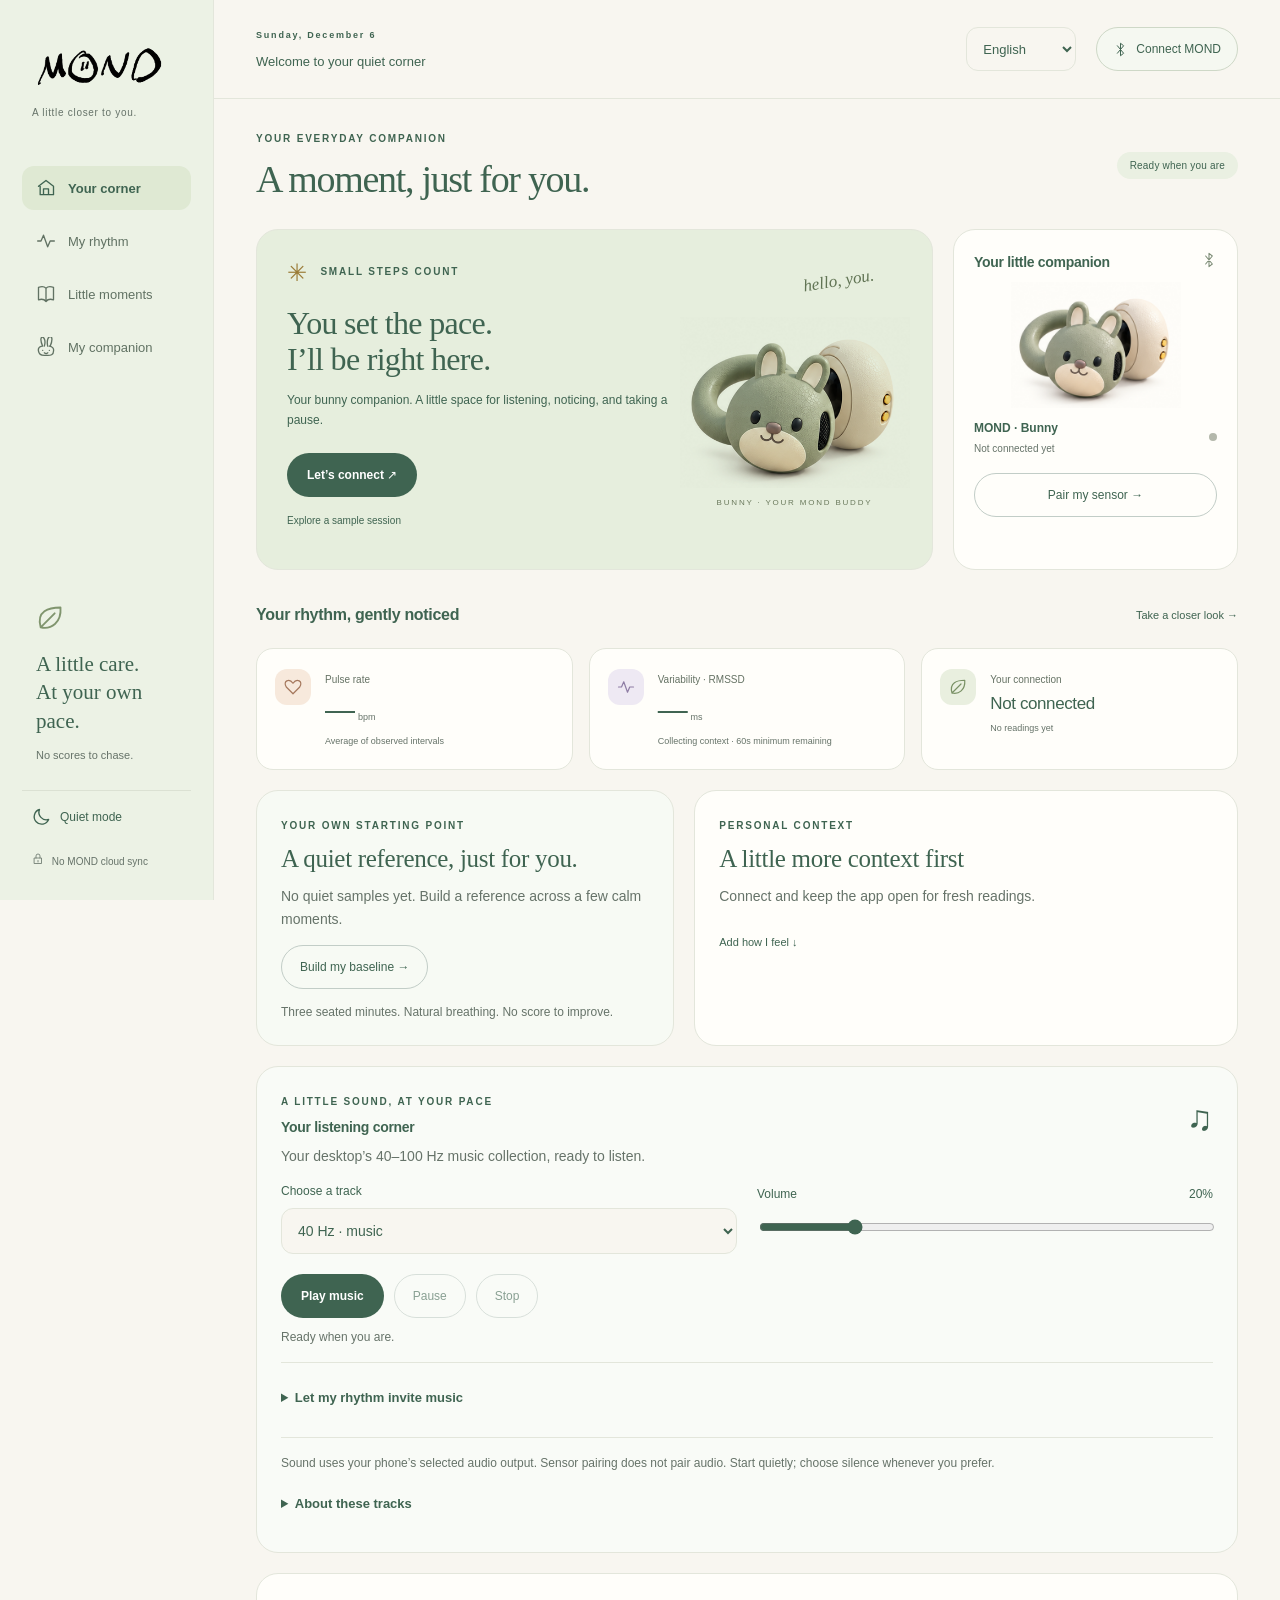
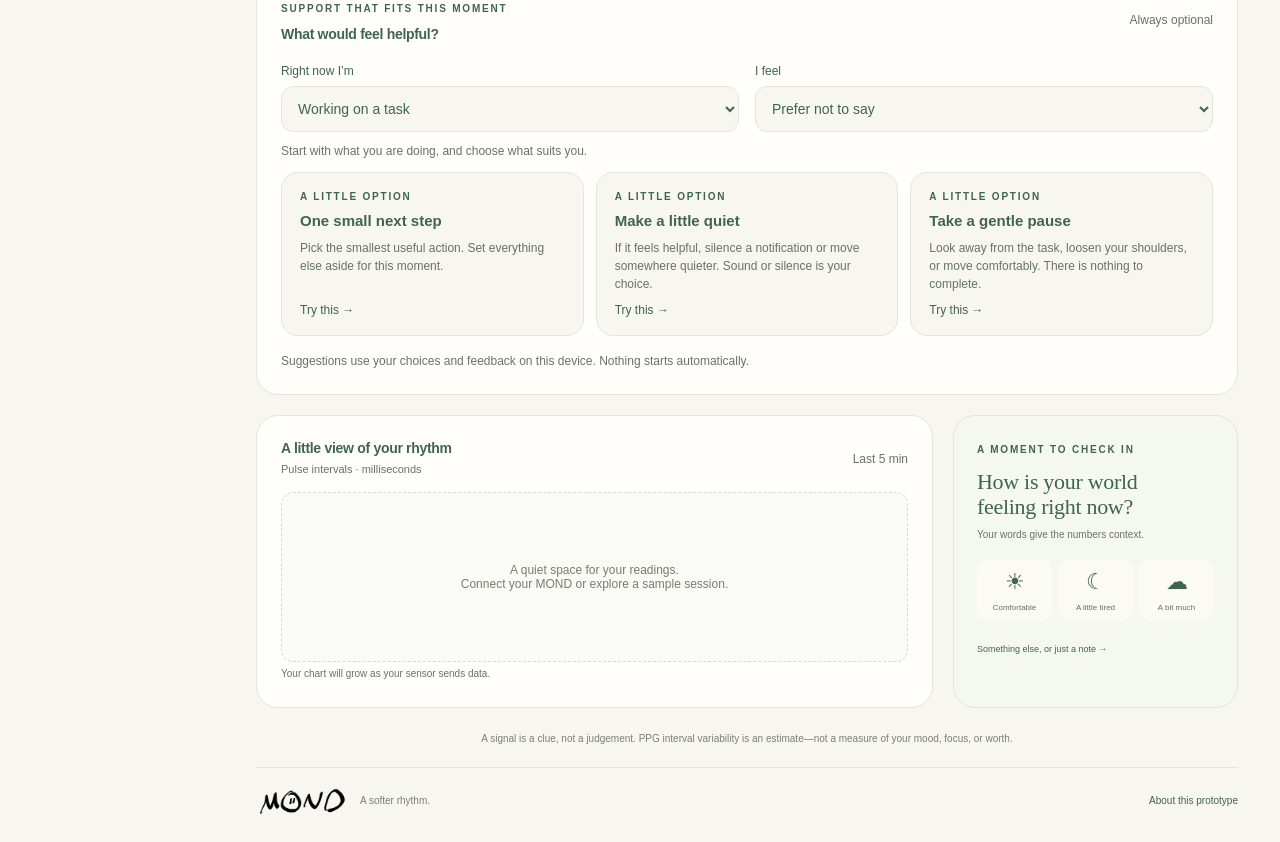
==== index.html @ 97fc7fb4 "Show black MOND branding and add Chinese and Swedish modes" ====
<!doctype html>
<html lang="en">
<head>
<meta charset="UTF-8"><meta name="viewport" content="width=device-width,initial-scale=1,viewport-fit=cover">
<meta name="theme-color" content="#f8f6f0"><title>MOND · Your quiet corner</title>
<link rel="manifest" href="./manifest.webmanifest"><link rel="apple-touch-icon" href="./mond-icon.png"><meta name="apple-mobile-web-app-capable" content="yes"><meta name="apple-mobile-web-app-title" content="MOND">
  <script type="module" crossorigin src="./assets/index-CpnQkaop.js"></script>
  <link rel="stylesheet" crossorigin href="./assets/index-B6VNC35S.css">
</head>
<body>
<a href="#main" class="skip">Skip to content</a>
<aside class="sidebar">
  <a class="brand" href="#home" aria-label="MOND home"><img src="./assets/mond-logo-OAe0Uk5e.png" alt="MOND"><span>A little closer to you.</span></a>
  <nav aria-label="Main navigation">
    <button data-view="home" class="active"><span data-icon="home"></span><span>Your corner</span></button>
    <button data-view="rhythm"><span data-icon="pulse"></span><span>My rhythm</span></button>
    <button data-view="journal"><span data-icon="book"></span><span>Little moments</span></button>
    <button data-view="companion"><span data-icon="bunny"></span><span>My companion</span></button>
  </nav>
  <div class="side-note"><span data-icon="leaf"></span><p>A little care.<br>At your own pace.</p><small>No scores to chase.</small></div>
  <button class="quiet subtle" id="quiet" aria-pressed="false"><span data-icon="moon"></span><span>Quiet mode</span></button>
  <p class="local"><span data-icon="lock"></span> No MOND cloud sync</p>
</aside>
<div class="app-shell">
  <header class="topbar"><a class="mobile-brand" href="#home" aria-label="MOND home"><img src="./assets/mond-logo-OAe0Uk5e.png" alt="MOND" width="150" height="68"></a><div class="header-intro"><p class="eyebrow" id="date"></p><span class="welcome">Welcome to your quiet corner</span></div><label class="language-control" translate="no"><span class="sr-only">Language / 语言 / Språk</span><select id="language" aria-label="Language / 语言 / Språk"><option value="en">English</option><option value="zh-CN">简体中文</option><option value="sv">Svenska</option></select></label><button id="connect-top" class="connect"><span data-icon="bluetooth"></span><span>Connect MOND</span></button></header>
  <main id="main" tabindex="-1">
    <div class="view-heading"><div><p class="eyebrow" id="section-kicker">YOUR EVERYDAY COMPANION</p><h1 id="page-title">A moment, just for you.</h1></div><span id="source-badge" class="pill">Ready when you are</span></div>
    <section id="home-view" class="view">
      <div class="overview-grid">
        <section class="hero card">
          <div class="hero-copy"><span class="tiny-label"><span class="sun">✳</span> SMALL STEPS COUNT</span><h2>You set the pace.<br>I’ll be right here.</h2><p>Meet Momo. A little companion for<br class="desktop-only"> listening, noticing, and taking a pause.</p><button id="hero-action" class="primary">Let’s connect <span aria-hidden="true">↗</span></button><button id="demo" class="text-button">Explore a sample session</button></div>
          <div class="pet-scene" aria-label="Momo, a friendly illustrated bunny"><span class="pet-note">hello, you.</span><svg class="pet" viewBox="0 0 260 280" role="img" aria-label="Momo the bunny"><ellipse cx="134" cy="259" rx="75" ry="12" fill="#c9d7ba"/><path d="M82 253q-22-65 13-94h71q39 31 17 94" fill="#fdfbf3" stroke="#727d69" stroke-width="3"/><ellipse cx="99" cy="74" rx="21" ry="58" transform="rotate(-12 99 74)" fill="#fdfbf3" stroke="#727d69" stroke-width="3"/><ellipse cx="155" cy="72" rx="21" ry="57" transform="rotate(12 155 72)" fill="#fdfbf3" stroke="#727d69" stroke-width="3"/><ellipse cx="99" cy="73" rx="9" ry="40" transform="rotate(-12 99 73)" fill="#e7c8bc"/><ellipse cx="155" cy="72" rx="9" ry="39" transform="rotate(12 155 72)" fill="#e7c8bc"/><path d="M66 134q0-52 63-52t63 52q10 57-63 58t-63-58" fill="#fdfbf3" stroke="#727d69" stroke-width="3"/><ellipse cx="104" cy="135" rx="4" ry="6" fill="#384939"/><ellipse cx="154" cy="135" rx="4" ry="6" fill="#384939"/><ellipse cx="87" cy="150" rx="11" ry="6" fill="#efc9b7"/><ellipse cx="171" cy="150" rx="11" ry="6" fill="#efc9b7"/><path d="M124 147q5-5 10 0l-5 5z" fill="#a67d6a"/><path d="M129 151v5m0 0q-8 9-13 0m13 0q8 9 13 0" fill="none" stroke="#7a6d5e" stroke-width="2.5" stroke-linecap="round"/><path d="M103 205q-12-22-23-9m77 6q15-19 26-3" fill="none" stroke="#727d69" stroke-width="3" stroke-linecap="round"/><path d="M118 211q-10-18 7-19 8 0 10 9 9-17 19-6 8 10-19 30z" fill="#a3b88b"/><path d="M43 233q-7-35-23-38m25 32q15-33 23-35" fill="none" stroke="#8ca17c" stroke-width="3"/><ellipse cx="25" cy="202" rx="8" ry="16" transform="rotate(-40 25 202)" fill="#abc196"/><ellipse cx="57" cy="207" rx="8" ry="15" transform="rotate(40 57 207)" fill="#abc196"/></svg><span class="pet-caption">MOMO · YOUR MOND BUDDY</span></div>
        </section>
        <section class="device-card card"><div class="card-heading"><h2>Your little companion</h2><span data-icon="bluetooth"></span></div><img src="./assets/bunny-product-C3rln806.webp" alt="Sage-green bunny MOND ear clip, cream rear pod and curved green cuff" class="device-photo"><div class="device-line"><div><strong id="device-name">MOND · Bunny</strong><small id="device-state">Not connected yet</small></div><span id="device-dot" class="status-dot"></span></div><button id="connect-card" class="outline full">Pair my sensor <span aria-hidden="true">→</span></button></section>
      </div>
      <div class="section-line"><h2>Your rhythm, gently noticed</h2><button class="text-button" data-view="rhythm">Take a closer look <span aria-hidden="true">→</span></button></div>
      <div class="metrics" id="metrics"><article class="metric"><span class="metric-icon peach" data-icon="heart"></span><div><span>Pulse rate</span><p><strong id="hr">—</strong> <small>bpm</small></p><small>Average of observed intervals</small></div></article><article class="metric"><span class="metric-icon lavender" data-icon="pulse"></span><div><span>Variability · RMSSD</span><p><strong id="rmssd">—</strong> <small>ms</small></p><small id="warmup">A quiet minute to begin</small></div></article><article class="metric"><span class="metric-icon sage" data-icon="leaf"></span><div><span>Your connection</span><p><strong class="word" id="quality">Not connected</strong></p><small id="freshness">No readings yet</small></div></article></div>
      <div class="lower-grid"><section class="card chart-card" id="chart-home"><div class="card-heading"><div><h2>A little view of your rhythm</h2><p class="small">Pulse intervals · milliseconds</p></div><span class="small">Last 5 min</span></div><div class="chart-slot" id="chart1"></div><p class="chart-caption" id="chart-note">Your chart will grow as your sensor sends data.</p></section><section class="card checkin-card"><span class="tiny-label">A MOMENT TO CHECK IN</span><h2>How is your world<br>feeling right now?</h2><p>Your words give the numbers context.</p><div class="feelings" role="group" aria-label="How you feel"><button data-feeling="Comfortable">☀<span>Comfortable</span></button><button data-feeling="A little tired">☾<span>A little tired</span></button><button data-feeling="A bit much">☁<span>A bit much</span></button></div><button id="checkin" class="text-button">Something else, or just a note <span aria-hidden="true">→</span></button></section></div>
      <p class="science-note">A signal is a clue, not a judgement. PPG interval variability is an estimate—not a measure of your mood, focus, or worth.</p>
    </section>
    <section id="rhythm-view" class="view" hidden><div class="card rhythm-main"><div class="card-heading"><div><h2>Your session, at your pace</h2><p id="session-basis" class="small">No active session</p></div><div class="segmented" role="group" aria-label="Chart measurement"><button data-chart="interval" class="selected">Intervals</button><button data-chart="pulse">Pulse rate</button></div></div><div class="chart-slot tall" id="chart2"></div><div class="detail-metrics"><div><small>Recording time</small><strong id="duration">00:00</strong></div><div><small>Observed events</small><strong id="event-count">0</strong></div><div><small>Altered or removed</small><strong id="altered">0</strong></div><div><small>SDNN estimate</small><strong id="sdnn">—</strong></div></div><div class="session-actions"><button class="primary" id="save-session">Save a moment</button><button class="outline" id="stop">End session</button><button class="text-button" id="export-live">Export intervals ↓</button></div></div><details class="card explain"><summary>What am I looking at?</summary><p>These are pulse intervals received from your MOND, not an ECG waveform. RMSSD describes differences between adjacent retained observations. The current firmware repeats cached values and can omit intervals, so these are observed-event estimates.</p><p>A full quiet minute is needed before variability appears. Missing values stay as gaps. “Recent data” describes freshness, not verified skin contact. The app cannot read your feelings from these numbers.</p><p>Data is processed on your device. This first version records only while the app is in the foreground. Battery level is not supplied by this firmware.</p></details></section>
    <section id="journal-view" class="view" hidden><div class="journal-intro"><p>Small observations. A little more understanding.<br>Save what you noticed, without needing to explain everything.</p><button id="journal-add" class="primary">+ Save this moment</button></div><div id="sessions" class="session-list"></div></section>
    <section id="companion-view" class="view" hidden><div class="companion-detail card"><img src="./assets/bunny-product-C3rln806.webp" alt="MOND bunny sensor"><div><span class="tiny-label">YOUR EAR-SIDE COMPANION</span><h2>Small ears.<br>A little room for you.</h2><p>Momo is here to keep you company. Connect your MOND, choose when to check in, and explore your own patterns.</p><button id="companion-connect" class="primary">Connect my MOND</button> <button id="quiet-mobile" class="outline" aria-pressed="false">Quiet display</button><p class="small">Turn on the sensor and keep it nearby. Choose your HeartRateMonitor device when the Bluetooth picker opens.</p></div></div><div class="card permission-note"><span data-icon="lock"></span><div><h2>Your moments belong to you.</h2><p>Sessions are saved only when you choose. No MOND account or cloud sync. You control export and deletion. This prototype stores data in the app’s local storage; it does not add encryption beyond your device protections. Your operating system’s backup settings may apply.</p></div></div></section>
  </main>
  <footer><a class="footer-brand" href="#home" aria-label="MOND home"><img src="./assets/mond-logo-OAe0Uk5e.png" alt="MOND" width="92" height="42"></a><span>A softer rhythm.</span><button id="about" class="text-button">About this prototype</button></footer>
</div>
<dialog id="connect-dialog" aria-label="Connect your MOND"><form method="dialog"><button class="close" aria-label="Close">×</button></form><span class="dialog-icon" data-icon="bluetooth"></span><h2>Let’s find your MOND.</h2><p>Turn your sensor on and keep it close.<br>You choose when the connection starts.</p><button class="primary full" id="scan">Find my sensor</button><div id="device-list" aria-live="polite"></div><button class="outline full" id="follow" hidden>Follow my desktop recording</button><button class="text-button full" id="dialog-demo">Just explore a sample session</button><p class="small" id="platform-note">Bluetooth is requested only when you tap Find my sensor.</p><p id="connect-error" class="error" role="alert"></p></dialog>
<dialog id="note-dialog" aria-label="Save a moment"><form method="dialog"><button class="close" aria-label="Close">×</button></form><span class="tiny-label">A LITTLE MOMENT</span><h2>What would you like to remember?</h2><p id="feeling-summary">A note is optional. Your session is enough.</p><label for="note">Your note</label><textarea id="note" maxlength="1000" placeholder="A quieter space helped. Or maybe I just needed a pause…" rows="4"></textarea><button id="save-note" class="primary full">Save on this device</button><p class="small">This saves the last five minutes of readings and your note.</p><p id="note-error" class="error" role="alert"></p></dialog>
<dialog id="about-dialog" aria-label="About MOND"><form method="dialog"><button class="close" aria-label="Close">×</button></form><h2>A companion, still growing.</h2><p>MOND is a wearable concept for audio and optical pulse sensing. This app connects to the repository’s current HeartRateMonitor firmware and visualizes its interval estimates.</p><p>Physical fit, sensor accuracy, and iPhone/Android Bluetooth behavior still need real-device validation. The supplied desktop music tracks play through your phone’s audio output. AI chat is not implemented.</p><p>Demo sessions use generated sample data and are always labeled. Nothing here diagnoses a condition or assigns a stress or focus score.</p></dialog>
<dialog id="session-dialog" aria-label="Saved session"><form method="dialog"><button class="close" aria-label="Close">×</button></form><span id="saved-source" class="pill"></span><h2 id="saved-title">Your little moment</h2><p id="saved-context"></p><div id="chart-saved" class="chart-slot tall"></div><p id="saved-values" class="small"></p><p id="saved-note"></p><p class="small">A saved five-minute window. Your words give these observations context.</p></dialog>
<div id="toast" class="toast" role="status" aria-live="polite"></div>
</body></html>
---- assets/index-B6VNC35S.css ----
:root{--bg:#f8f6f0;--paper:#fffefa;--ink:#2d433c;--muted:#667369;--sage:#dfe9d3;--green:#3f6451;--line:#e3e6db;--blue:#405772;--serif:Georgia,"Times New Roman",serif;font-family:ui-rounded,SF Pro Rounded,-apple-system,BlinkMacSystemFont,Segoe UI,sans-serif;color:var(--ink);background:var(--bg);font-synthesis:none}*{box-sizing:border-box}body{margin:0}button,a,input,textarea{touch-action:manipulation}button{font:inherit;cursor:pointer;color:inherit;border:0;background:none;min-height:44px;transition:background .15s}button:disabled{cursor:wait;opacity:.6}button:focus-visible,a:focus-visible,summary:focus-visible,textarea:focus-visible{outline:3px solid #7b6eaa;outline-offset:4px}button:hover{filter:brightness(.97)}button svg,.icon{width:20px;height:20px;display:inline-block;vertical-align:middle;flex:none}button:has(svg){display:inline-flex;align-items:center;justify-content:center;gap:8px}a{color:inherit}h1,h2,p{margin-top:0}h1{font-family:var(--serif);font-size:38px;letter-spacing:-1.3px;font-weight:400;margin-bottom:0}h2{font-size:17px;letter-spacing:-.3px;font-weight:600;margin-bottom:10px}p{font-size:14px;line-height:1.65;color:var(--muted)}small,.small{font-size:12px;color:var(--muted);line-height:1.5}.eyebrow,.tiny-label{font-size:10px;letter-spacing:1.8px;font-weight:650;color:#536a59}.eyebrow{margin:0 0 9px}.sidebar{position:fixed;inset:0 auto 0 0;width:214px;background:#eef1e6;padding:35px 22px 20px;display:flex;flex-direction:column;border-right:1px solid var(--line);z-index:4}.brand{display:block;text-decoration:none;margin:0 10px 48px}.brand img{width:134px;height:62px;object-fit:contain}.brand span{display:block;font-size:10px;letter-spacing:.7px;color:var(--muted);margin-top:6px}nav{display:grid;gap:9px}nav button{display:flex!important;justify-content:flex-start!important;gap:12px!important;width:100%;padding:12px 14px;font-size:13px;border-radius:12px;color:#617263}nav button.active{background:#dbe5d1;color:#304c3a;font-weight:650}nav button:hover{background:#e0e7d7}.side-note{margin-top:auto;padding:30px 14px 26px;border-bottom:1px solid #dbe1d3}.side-note>span svg{width:28px;height:28px;color:#80956e}.side-note p{font-family:var(--serif);font-size:21px;line-height:1.35;color:var(--ink);margin:14px 0 10px}.side-note small{font-size:11px}.quiet{justify-content:flex-start!important;padding:16px 10px;font-size:12px}.quiet[aria-pressed=true]{color:#4b4273}.local{font-size:10px;margin:10px}.local svg{width:12px;height:12px;margin-right:5px}.app-shell{margin-left:214px;max-width:1600px}.topbar{height:99px;padding:22px 42px;display:flex;align-items:center;justify-content:space-between;border-bottom:1px solid var(--line)}.topbar .eyebrow{font-size:9px}.welcome{font-size:13px}.connect{padding:10px 16px;border:1px solid #ced8c7;border-radius:30px;font-size:12px;background:#f2f5eb}.connect svg{width:15px;height:15px}main{padding:32px 42px 20px;outline:none}.view-heading{display:flex;justify-content:space-between;align-items:center;margin-bottom:28px;gap:10px}.pill{padding:8px 13px;border-radius:20px;background:#eaf0e2;font-size:10px;white-space:nowrap;letter-spacing:.2px}.pill.demo{background:#eee8f3;color:#665078}.pill.error{background:#fae5d9;color:#8d4e2a}.card{border:1px solid var(--line);border-radius:22px;background:var(--paper);padding:24px}.overview-grid{display:grid;grid-template-columns:minmax(0,1fr) 285px;gap:20px}.hero{background:#e8eddd;display:flex;align-items:center;justify-content:space-between;overflow:hidden;position:relative;min-height:318px;padding:29px 30px;border-color:#e0e5d5}.hero-copy{position:relative;z-index:1;flex:1;min-width:245px}.sun{font-size:24px;vertical-align:middle;color:#9a7b36;margin-right:7px}.hero h2{font-family:var(--serif);font-weight:400;font-size:32px;line-height:1.14;letter-spacing:-.7px;margin:18px 0 14px}.hero p{font-size:12px;margin-bottom:22px;color:#65735c}.primary{background:var(--green);color:#fff;border-radius:24px;padding:12px 20px;font-size:12px;font-weight:550;display:inline-flex;gap:22px;align-items:center;justify-content:center}.text-button{color:#526d5b;font-size:11px;text-decoration:none;min-height:40px;padding:8px 0}.hero .text-button{display:block;font-size:10px;margin-top:3px}.pet-scene{width:215px;position:relative;flex:none;align-self:stretch;display:flex;flex-direction:column;justify-content:center;align-items:center}.pet{width:215px;height:230px;margin-top:25px}.pet-note{font-family:var(--serif);font-style:italic;font-size:17px;transform:rotate(-9deg);position:absolute;top:12px;right:28px;color:#617454}.pet-caption{font-size:8px;letter-spacing:1.8px;color:#6b7a5d;margin-top:9px}.card-heading{display:flex;align-items:center;justify-content:space-between;gap:10px}.card-heading h2{font-size:14px;margin:0}.card-heading p{margin:5px 0 0;font-size:11px}.device-card{padding:22px 20px}.device-card .card-heading svg{width:16px;height:16px;color:#7d8c76}.device-photo{display:block;width:170px;height:137px;object-fit:contain;margin:10px auto 5px;mix-blend-mode:multiply}.device-line{display:flex;align-items:center;justify-content:space-between;gap:5px;margin:10px 0 17px}.device-line strong{font-size:12px}.device-line small{display:block;font-size:10px;margin-top:5px}.status-dot{width:8px;height:8px;border-radius:50%;background:#b4b8ab;flex:none}.status-dot.on{background:#5c875d}.outline{border:1px solid #d5ddcb;border-radius:24px;padding:10px 18px;font-size:12px}.full{width:100%}.section-line{display:flex;align-items:center;justify-content:space-between;margin:25px 0 13px}.section-line h2{font-size:16px;margin:0}.metrics{display:grid;grid-template-columns:repeat(3,1fr);gap:16px}.metric{background:var(--paper);border:1px solid var(--line);border-radius:17px;display:flex;align-items:flex-start;gap:14px;padding:20px 18px}.metric-icon{height:36px;width:36px;display:grid;place-items:center;border-radius:12px;flex:none}.metric-icon svg{height:18px;width:18px}.peach{background:#f7e9dc;color:#a5785d}.lavender{background:#eee9f3;color:#8e7da4}.sage{background:#e9efdf;color:#799165}.metric span:not(.metric-icon){font-size:10px;color:#657264}.metric p{margin:8px 0 5px;line-height:1;color:var(--ink)}.metric strong{font-weight:500;font-size:30px;letter-spacing:-1px;font-variant-numeric:tabular-nums}.metric strong.word{font-size:17px;letter-spacing:-.4px}.metric small{font-size:9px}.lower-grid{display:grid;grid-template-columns:minmax(0,1fr) 285px;gap:20px;margin-top:20px}.chart-card{padding:24px}.chart-slot{width:100%;height:170px;margin:15px 0 0;position:relative}.chart-slot svg{width:100%;height:100%;display:block;overflow:visible}.chart-empty{height:100%;display:flex;align-items:center;justify-content:center;border:1px dashed #d5ddce;border-radius:12px;font-size:12px;color:#72816c;background:#fafbf6;text-align:center;padding:20px}.chart-caption{font-size:10px;margin:4px 0 0}.checkin-card{background:#f3eee5;padding:23px}.checkin-card h2{font-family:var(--serif);font-size:22px;font-weight:400;line-height:1.15;margin:12px 0 8px}.checkin-card p{font-size:10px}.feelings{display:flex;gap:6px;margin-top:16px}.feelings button{font-size:22px;flex:1;border-radius:12px;background:#fcfaf5;padding:8px 3px;line-height:1.3;min-width:0}.feelings button span{display:block;font-size:8px;white-space:nowrap;margin-top:6px;color:#66715f}.feelings button.chosen{background:#dce7cf;box-shadow:inset 0 0 0 1px #829872}.checkin-card .text-button{font-size:9px;margin-top:8px}.science-note{font-size:10px;text-align:center;margin:23px 0 0;line-height:1.6;color:#7a8074}footer{margin:0 42px 20px;padding-top:12px;border-top:1px solid var(--line);display:flex;align-items:center;justify-content:space-between;font-size:10px;color:#74806c}footer .text-button{font-size:10px}.tall{height:320px;margin-top:30px}.detail-metrics{display:grid;grid-template-columns:repeat(4,1fr);border-top:1px solid var(--line);padding-top:20px}.detail-metrics small{display:block;font-size:10px}.detail-metrics strong{display:block;font-size:22px;font-weight:500;margin-top:8px}.session-actions{display:flex;gap:12px;margin-top:28px;flex-wrap:wrap}.segmented{display:flex;background:#eef1e7;border-radius:20px;padding:3px}.segmented button{font-size:11px;padding:6px 14px;min-height:34px;border-radius:18px}.segmented .selected{background:#fff}.explain{margin-top:20px}.explain summary{cursor:pointer;font-size:14px;padding:3px}.explain p{font-size:13px;margin-top:18px;max-width:800px}.journal-intro{display:flex;align-items:center;justify-content:space-between;gap:20px;margin-bottom:24px}.session-list{display:grid;gap:15px}.saved-card{display:grid;grid-template-columns:1fr auto;gap:15px}.saved-card h2{margin:8px 0;font-family:var(--serif);font-size:23px;font-weight:400}.saved-card .note{white-space:pre-wrap;overflow-wrap:anywhere;margin-bottom:10px}.saved-actions{display:flex;gap:10px;align-self:center}.saved-actions button{font-size:11px;padding:5px 10px;border-radius:15px;background:#f2f4eb}.empty-journal{text-align:center;padding:60px 20px}.empty-journal h2{font-family:var(--serif);font-size:28px;font-weight:400}.companion-detail{display:grid;grid-template-columns:1fr 1fr;align-items:center;gap:40px;padding:50px}.companion-detail img{width:100%;mix-blend-mode:multiply}.companion-detail h2{font-family:var(--serif);font-weight:400;font-size:40px;margin:18px 0}.companion-detail .small{margin:20px 0 0;font-size:12px}.permission-note{margin-top:20px;display:flex;gap:20px}.permission-note p{margin:0;max-width:800px}.permission-note svg{width:30px;height:30px}.toast{position:fixed;bottom:28px;left:50%;transform:translate(-50%);background:#2e483a;color:#fff;border-radius:22px;padding:12px 22px;box-shadow:0 4px 24px #0002;z-index:20;font-size:13px;max-width:90vw;display:none}.toast.show{display:block}dialog{border:1px solid var(--line);border-radius:26px;background:var(--paper);color:var(--ink);padding:36px;width:min(460px,calc(100% - 30px));max-height:90dvh;overflow:auto;box-shadow:0 15px 80px #20332125}dialog::backdrop{background:#23362d55;-webkit-backdrop-filter:blur(4px);backdrop-filter:blur(4px)}dialog h2{font-family:var(--serif);font-weight:400;font-size:29px;margin-top:18px}dialog .close{position:absolute;right:15px;top:10px;font-size:26px;border-radius:50%;width:44px}dialog .dialog-icon{display:grid;place-items:center;width:50px;height:50px;border-radius:16px;background:var(--sage)}dialog .dialog-icon svg{width:25px;height:25px}dialog .full{margin-top:10px}dialog .small{font-size:11px;margin-top:16px}dialog label{font-size:12px;display:block;margin-bottom:8px}textarea{resize:vertical;width:100%;padding:15px;border:1px solid #ccd7c4;border-radius:14px;background:#f7f8f2;font:inherit;font-size:14px;color:var(--ink);line-height:1.5}textarea::placeholder{color:#7c8577}.error{color:#9a4e2f;font-size:12px}.found-device{border:1px solid var(--line);border-radius:14px;margin-top:12px;width:100%;text-align:left;padding:14px;background:#eef3e6}.skip{position:absolute;top:-60px;left:10px;background:#fff;z-index:30;padding:15px}.skip:focus{top:5px}[hidden]{display:none!important}.quiet-mode .pet-note{display:none}.quiet-mode *{animation:none!important;transition:none!important}@media(min-width:1500px){.app-shell{max-width:1450px}.hero h2{font-size:40px}.hero{min-height:350px}.pet-scene{width:270px}.pet{width:250px;height:265px}.overview-grid,.lower-grid{grid-template-columns:minmax(0,1fr) 330px}}@media(max-width:1180px){.sidebar{width:175px;padding:28px 12px}.app-shell{margin-left:175px}.brand{margin-left:12px}main{padding:26px}.topbar{padding:22px 26px}footer{margin-left:26px;margin-right:26px}.overview-grid,.lower-grid{grid-template-columns:minmax(0,1fr) 250px}.hero{padding:25px 22px}.hero-copy{min-width:210px}.hero h2{font-size:28px}.pet-scene{width:160px}.pet{width:175px}.metric{padding:17px 12px;gap:9px}.metric-icon{width:30px;height:30px}.metric strong.word{font-size:15px}h1{font-size:32px}}@media(max-width:980px){.sidebar{width:80px;padding:25px 10px}.brand{margin:0 0 40px}.brand img{width:60px;height:40px}.brand span,nav button span:last-child,.side-note,.quiet span:last-child,.local{display:none}nav button{justify-content:center!important;padding:12px 5px}nav button svg{width:23px;height:23px}.quiet{margin-top:auto;justify-content:center!important}.app-shell{margin-left:80px}.overview-grid,.lower-grid{grid-template-columns:minmax(0,1fr) 245px}.hero-copy{min-width:190px}.pet-scene{width:130px}.pet{width:145px}.pet-caption{font-size:6px}.pet-note{right:0}.hero h2{font-size:27px}.hero p{font-size:11px}.metric-icon{display:none}.metric{padding:17px}.metric small{font-size:9px}.metric strong.word{font-size:14px}.card-heading h2{font-size:13px}}@media(max-width:740px){body{padding-bottom:calc(78px + env(safe-area-inset-bottom))}.sidebar{inset:auto 0 0;width:100%;height:calc(74px + env(safe-area-inset-bottom));padding:6px 12px calc(6px + env(safe-area-inset-bottom));border-top:1px solid #dbe2d3;border-right:0;background:#f8faf2f5;-webkit-backdrop-filter:blur(14px);backdrop-filter:blur(14px)}.brand,.side-note,.quiet,.local{display:none}nav{display:grid;grid-template-columns:repeat(4,1fr);gap:4px}nav button{display:flex!important;flex-direction:column;gap:5px!important;padding:6px 2px;border-radius:14px;min-height:58px}nav button span:last-child{display:block;font-size:9px;font-weight:500}nav button svg{width:21px;height:21px}.app-shell{margin-left:0}.topbar{height:auto;min-height:91px;padding:calc(18px + env(safe-area-inset-top)) 20px 16px}.topbar .eyebrow{font-size:8px;letter-spacing:1.3px}.welcome{font-size:10px}.connect{padding:8px 12px;font-size:10px;min-height:40px}.connect svg{width:14px}.view-heading{margin-bottom:20px;display:block}.view-heading h1{font-size:31px;letter-spacing:-1px}.view-heading .eyebrow{font-size:8px}.pill{display:inline-block;font-size:9px;margin-top:13px;padding:6px 10px}main{padding:24px 18px 12px}.overview-grid{grid-template-columns:1fr;gap:16px}.hero{min-height:290px;padding:23px 20px;border-radius:23px}.hero-copy{min-width:170px}.hero h2{font-size:28px;margin-top:14px}.hero p{font-size:11px;max-width:200px}.tiny-label{font-size:8px;letter-spacing:1.2px}.sun{font-size:18px;margin-right:2px}.pet-scene{width:140px;margin-right:-10px}.pet{width:160px;height:200px}.pet-note{font-size:15px;right:15px;top:15px}.pet-caption{font-size:6px;margin-top:0}.hero .primary{font-size:11px;padding:10px 15px;gap:15px}.hero .text-button{font-size:9px}.device-card{display:grid;grid-template-columns:80px 1fr;column-gap:14px;padding:16px;align-items:center;border-radius:18px}.device-card .card-heading{grid-column:2;grid-row:1}.device-card .card-heading h2{font-size:12px}.device-card .card-heading>span{display:none}.device-photo{grid-column:1;grid-row:1/4;width:80px;height:75px;margin:0}.device-line{grid-column:2;margin:9px 0}.device-line strong{font-size:11px}.device-line small{font-size:9px;margin-top:3px}.device-card .outline{grid-column:2;min-height:34px;padding:6px 12px;font-size:10px;justify-self:start;width:auto}.section-line{margin:23px 0 10px}.section-line h2{font-size:14px}.section-line .text-button{font-size:9px;max-width:105px;text-align:right}.metrics{grid-template-columns:1fr 1fr;gap:10px}.metric{padding:17px 15px;border-radius:17px}.metric strong{font-size:32px}.metric span:not(.metric-icon){font-size:10px}.metric:nth-child(3){grid-column:1/-1;flex-direction:row;align-items:center;padding:14px 16px}.metric:nth-child(3) .metric-icon{display:grid;width:30px;height:30px;margin-right:7px}.metric:nth-child(3)>div{display:grid;grid-template-columns:1fr 1fr;width:100%;gap:3px 8px}.metric:nth-child(3) p{grid-row:1;grid-column:2;text-align:right;margin:0}.metric:nth-child(3)>div>small{grid-column:1/-1;font-size:9px}.metric strong.word{font-size:13px}.lower-grid{grid-template-columns:1fr;gap:16px;margin-top:16px}.chart-card{padding:21px 17px}.card-heading h2{font-size:13px}.chart-slot{height:165px}.checkin-card{padding:23px}.checkin-card h2{font-size:26px}.checkin-card p{font-size:12px}.feelings{gap:10px}.feelings button{padding:12px;font-size:28px}.feelings button span{font-size:10px}.checkin-card .text-button{font-size:11px;margin-top:15px}.science-note{font-size:9px;margin:20px 4px 10px}footer{margin:0 20px;font-size:9px}footer .text-button{font-size:9px}.tall{height:250px}.rhythm-main{padding:20px 16px}.rhythm-main>.card-heading{display:block}.segmented{margin-top:15px;width:fit-content}.detail-metrics{grid-template-columns:1fr 1fr;gap:22px}.detail-metrics strong{font-size:23px}.session-actions{gap:9px}.session-actions .primary,.session-actions .outline{font-size:11px}.journal-intro{display:block}.journal-intro p{font-size:13px}.saved-card{display:block;padding:20px}.saved-actions{margin-top:15px;flex-wrap:wrap}.companion-detail{display:flex;flex-direction:column;padding:25px;gap:15px}.companion-detail img{max-width:300px}.companion-detail h2{font-size:34px}.permission-note{padding:22px;gap:12px}.permission-note p{font-size:12px}.toast{bottom:100px;font-size:12px;text-align:center;width:max-content;max-width:90vw}dialog{padding:30px 24px}dialog h2{font-size:27px}}@media(max-width:360px){.pet-scene{width:110px}.pet{width:130px}.hero{padding:20px 15px}.hero-copy{min-width:165px}.hero h2{font-size:25px}}@media(prefers-reduced-motion:reduce){*{scroll-behavior:auto!important;transition:none!important;animation:none!important}}@media print{.sidebar,.topbar,footer,button,dialog,.toast{display:none!important}.app-shell{margin:0}main{padding:0}.card{break-inside:avoid;box-shadow:none}.view-heading .pill{display:block}}@media(max-width:740px){.hero{min-height:285px}.hero-copy{min-width:0;flex:1}.hero h2{font-size:26px;line-height:1.15}.hero p{font-size:12px}.pet-scene{width:100px;margin-right:-5px}.pet{width:130px;height:190px}.pet-note{right:0;top:20px}.pet-caption{font-size:5px;letter-spacing:1px}.device-card .outline,.connect{min-height:44px}.metric small{font-size:10px}.topbar{gap:12px}.welcome{font-size:11px}}.brand img,.mobile-brand img,.footer-brand img{filter:brightness(0)}.sr-only{position:absolute;width:1px;height:1px;padding:0;margin:-1px;overflow:hidden;clip:rect(0,0,0,0);white-space:nowrap;border:0}.mobile-brand{display:none}.topbar{gap:20px;height:auto;min-height:99px}.header-intro{margin-right:auto}.language-control{flex:none}.language-control select{margin:0;width:110px;font-size:13px;min-height:44px}.footer-brand{display:inline-flex;align-items:center;justify-content:center;border-radius:12px;flex:none}.footer-brand img{width:92px;height:42px;object-fit:contain}footer{gap:12px;flex-wrap:wrap}footer>.text-button{margin-left:auto}html[lang=zh-CN]{--serif:Georgia,"Songti SC","Noto Serif CJK SC",serif}html[lang=zh-CN] h1{letter-spacing:0}html[lang=zh-CN] .eyebrow,html[lang=zh-CN] .tiny-label{letter-spacing:.6px}@media(max-width:740px){.topbar{display:grid;grid-template-columns:minmax(0,1fr) auto;gap:8px 12px;padding:calc(8px + env(safe-area-inset-top)) 20px 16px}.mobile-brand{display:flex;align-items:center;min-width:0;grid-column:1;grid-row:1;width:150px;max-width:100%}.mobile-brand img{width:150px;max-width:100%;height:auto;object-fit:contain}.language-control{grid-column:2;grid-row:1;justify-self:end}.header-intro{grid-column:1;grid-row:2;min-width:0}.topbar>.connect{grid-column:2;grid-row:2;max-width:130px;font-size:11px}.welcome{display:block;line-height:1.45}.topbar .eyebrow{letter-spacing:.3px;line-height:1.5;margin-bottom:4px}.language-control select{width:110px}.feelings button span{white-space:normal;line-height:1.4}.pill{white-space:normal}.animal-option strong{overflow-wrap:anywhere}.card-heading{min-width:0}.view-heading h1{overflow-wrap:anywhere}nav button span:last-child{overflow-wrap:anywhere}footer{margin-bottom:14px}.footer-brand img{width:80px;height:38px}}.sidebar{background:color-mix(in srgb,var(--sage) 58%,white)}nav button.active{background:var(--sage);color:var(--green)}.hero{background:color-mix(in srgb,var(--sage) 78%,white);border-color:var(--line)}.hero p,.tiny-label,.eyebrow,.text-button{color:var(--green)}.connect,.segmented,.checkin-card{background:color-mix(in srgb,var(--sage) 32%,white)}.outline{border-color:color-mix(in srgb,var(--green) 32%,white)}.animal-photo{position:relative;overflow:hidden;aspect-ratio:418/310;width:100%;mix-blend-mode:multiply;flex:none}.animal-photo img{position:absolute!important;width:300%!important;max-width:none!important;height:auto!important;left:calc(var(--col)*-100%);top:calc(var(--row)*-134.83871%);margin:0!important}.device-photo.animal-photo{width:170px;height:auto}.pet-scene>.animal-photo{width:230px;margin-top:28px}.companion-detail>.animal-photo{width:100%;max-width:400px}.pet-caption{font-size:8px;text-align:center;line-height:1.6}.animal-picker{margin-bottom:20px}.animal-grid{display:grid;grid-template-columns:repeat(3,minmax(0,1fr));gap:12px}.animal-option{min-width:0;border:2px solid transparent;background:var(--bg);border-radius:20px;padding:10px 14px 16px;position:relative}.animal-option[aria-pressed=true]{border-color:var(--green);background:var(--sage)}.animal-option[aria-pressed=true]:after{content:"✓";position:absolute;right:12px;top:9px;background:var(--green);color:#fff;border-radius:50%;width:22px;height:22px;line-height:22px}.animal-option strong,.animal-option small{display:block;text-align:center}.animal-option strong{font-size:15px;margin:6px 0}.animal-option small{font-size:11px;color:var(--muted)}.wellbeing-grid{display:grid;grid-template-columns:minmax(0,1fr) minmax(0,1.3fr);gap:20px;margin:20px 0}.wellbeing-grid h2{font-family:var(--serif);font-size:25px;font-weight:400;margin:12px 0}.baseline-card{background:color-mix(in srgb,var(--sage) 25%,white)}.baseline-card .small{margin:14px 0 0}.comparison{display:flex;gap:24px}.comparison div{display:grid;gap:5px}.comparison strong{font-size:24px;font-weight:500}.support-card{margin-bottom:20px}.support-card h2{margin-top:10px}.context-controls{display:grid;grid-template-columns:1fr 1fr;gap:16px;margin:22px 0 10px}label{font-size:12px;color:var(--ink)}select{display:block;font:inherit;font-size:14px;color:var(--ink);background:var(--bg);border:1px solid var(--line);border-radius:12px;width:100%;min-height:46px;padding:8px 12px;margin-top:8px}select:focus-visible,input:focus-visible{outline:3px solid var(--green);outline-offset:3px}.suggestion-grid{display:grid;grid-template-columns:repeat(3,minmax(0,1fr));gap:12px}.suggestion{text-align:left;padding:18px;border-radius:17px;background:var(--bg);border:1px solid var(--line);display:flex;flex-direction:column;gap:10px}.suggestion strong{font-size:15px}.suggestion small{font-size:12px}.suggestion-cta{color:var(--green);font-size:12px;margin-top:auto}.support-card>p:last-child{margin:16px 0 0}.support-settings{margin-top:20px}.preference-options{display:grid;grid-template-columns:1fr 1fr;gap:8px;margin:18px 0}.preference-options label,.check-label{display:flex;align-items:center;gap:10px;min-height:44px;line-height:1.5}.check-label input,.preference-options input{width:20px;height:20px;accent-color:var(--green);flex:none}.support-settings select{max-width:250px}.support-settings>label{display:block;margin-top:20px}.baseline-row{display:flex;justify-content:space-between;align-items:center;gap:10px;font-size:12px;border-top:1px solid var(--line)}#baseline-progress{font-size:17px;line-height:1.5;margin:15px 0;color:var(--green)}.pause-clock{text-align:center;font-size:48px;font-variant-numeric:tabular-nums;color:var(--green);margin:24px 0}.feedback-buttons{display:flex;flex-wrap:wrap;gap:8px}h3{font-size:15px}.support-settings .small{margin-top:16px}@media(max-width:1180px){.pet-scene>.animal-photo{width:175px}}@media(max-width:980px){.pet-scene>.animal-photo{width:145px}.suggestion-grid{grid-template-columns:1fr}.suggestion{display:block}.suggestion>*{display:block;margin-bottom:8px}}@media(max-width:740px){.sidebar{background:color-mix(in srgb,var(--bg) 94%,transparent)}.wellbeing-grid{grid-template-columns:1fr;gap:16px;margin:16px 0}.wellbeing-grid .card,.support-card{padding:22px}.wellbeing-grid h2{font-size:24px}.context-controls{grid-template-columns:1fr;gap:12px}.animal-picker{padding:20px 14px}.animal-grid{grid-template-columns:repeat(3,minmax(0,1fr));gap:7px}.animal-option{padding:6px 4px 12px;border-radius:15px}.animal-option strong{font-size:12px}.animal-option small{font-size:9px;line-height:1.3}.animal-option[aria-pressed=true]:after{width:18px;height:18px;line-height:18px;right:5px;top:3px}.device-photo.animal-photo{width:80px}.pet-scene>.animal-photo{width:130px}.pet-caption{font-size:6px;letter-spacing:.8px}.preference-options{grid-template-columns:1fr}.support-card>.card-heading{display:block}.support-card>.card-heading>.small{display:block;margin-top:8px}.comparison{gap:30px}.support-settings{padding:22px}}.animal-picker summary{display:flex;align-items:center;justify-content:space-between;gap:15px;cursor:pointer;list-style:none;min-height:66px}.animal-picker summary::-webkit-details-marker{display:none}.animal-picker summary strong,.animal-picker summary small{display:block}.animal-picker summary strong{font-size:20px;margin:8px 0}.animal-picker details[open]>summary{margin-bottom:20px}.animal-picker details[open]>summary>span:last-child{transform:rotate(180deg)}.music-card{margin-bottom:20px;background:color-mix(in srgb,var(--sage) 18%,white)}.music-card h2{margin:10px 0}.music-symbol{font-size:35px;color:var(--green)}.music-controls{display:grid;grid-template-columns:1fr 1fr;gap:20px;align-items:center}.music-controls input[type=range]{display:block;width:100%;min-height:44px;accent-color:var(--green)}.music-controls output{float:right}.music-actions{display:flex;flex-wrap:wrap;gap:10px;margin:20px 0 10px}.music-auto-settings{border-top:1px solid var(--line);border-bottom:1px solid var(--line);padding:15px 0;margin:16px 0}.music-card summary{cursor:pointer;min-height:44px;padding:12px 0;font-size:13px;font-weight:600}.music-card>p:last-child{margin-bottom:0}.music-details p{margin:5px 0}.music-card label{line-height:1.5}.music-auto-settings .check-label{margin-top:16px}@media(max-width:740px){.music-card{padding:22px}.music-controls{grid-template-columns:1fr;gap:14px}.animal-picker{padding:20px}}
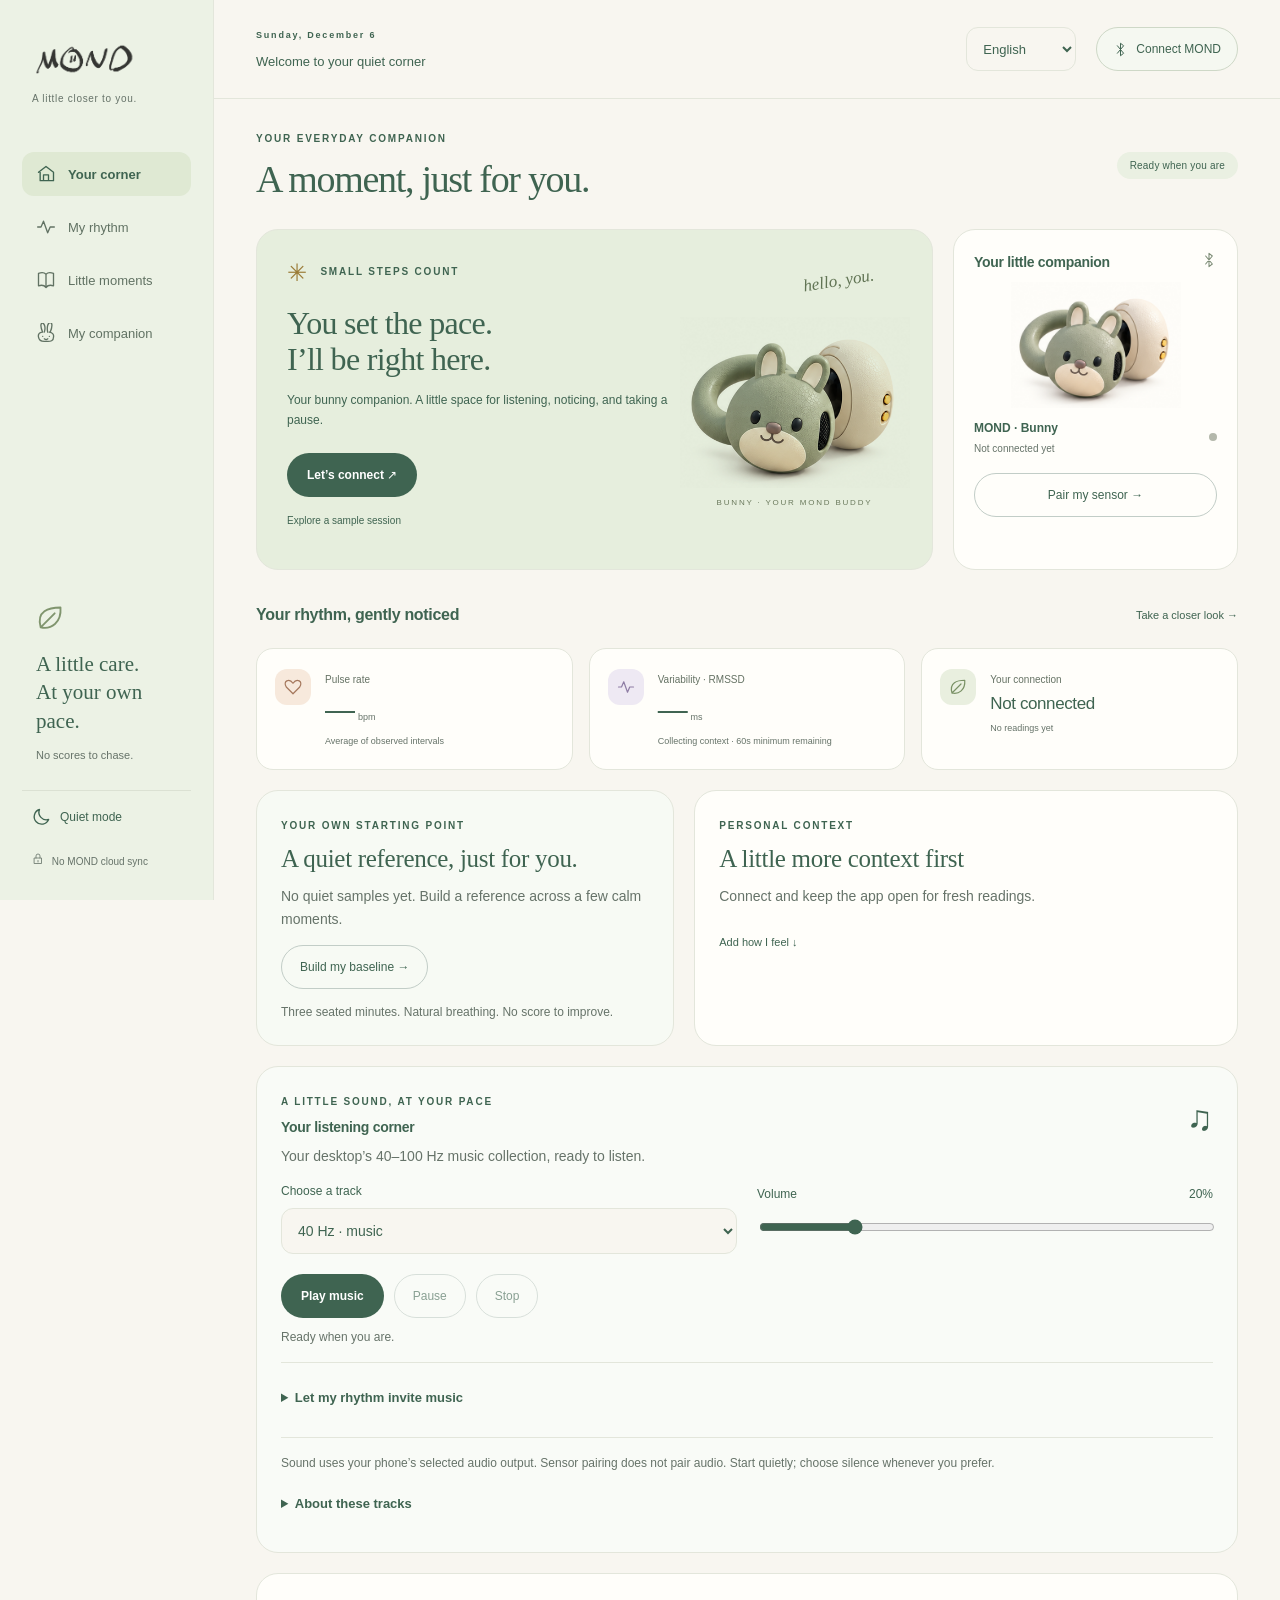
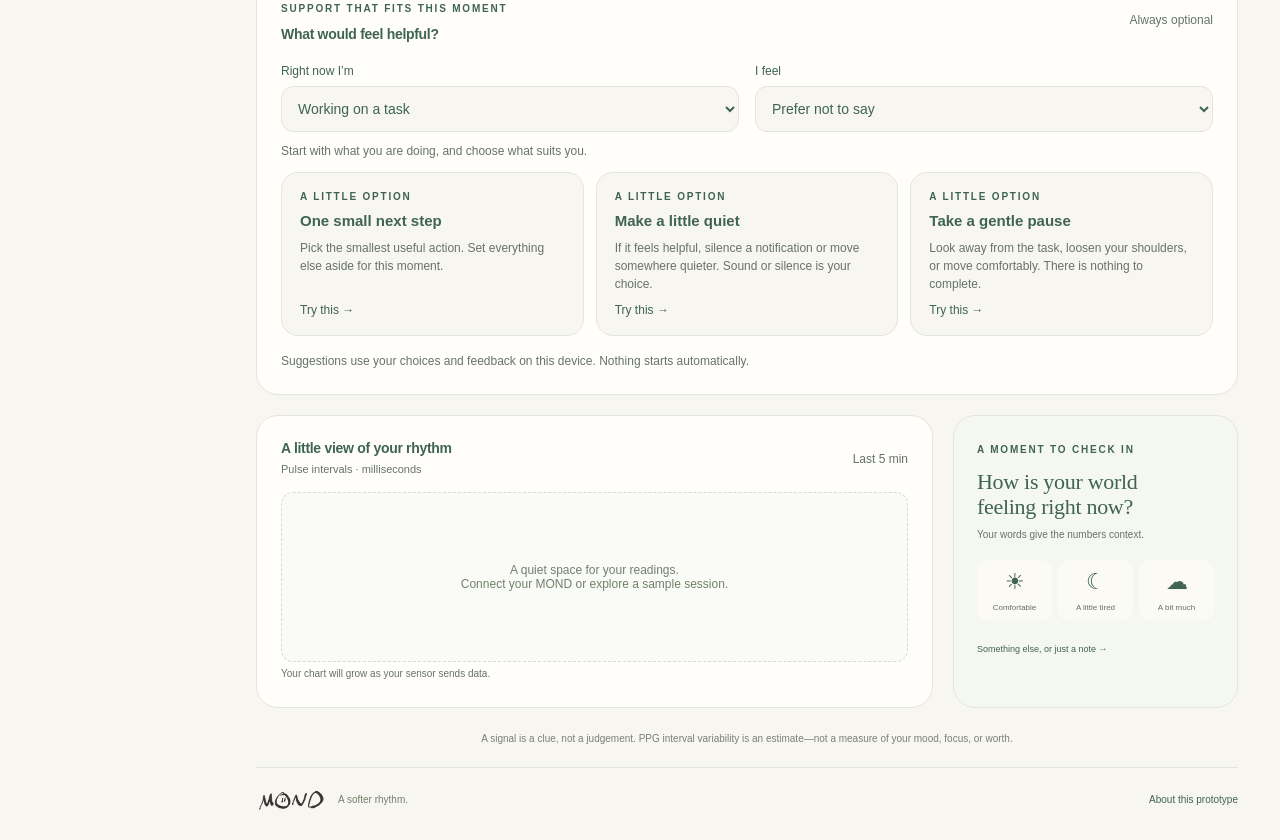
==== commit 2c2e19b2: "Make MOND logo smaller and softly translucent" ====
--- a/index.html
+++ b/index.html
@@ -4,8 +4,8 @@
 <meta charset="UTF-8"><meta name="viewport" content="width=device-width,initial-scale=1,viewport-fit=cover">
 <meta name="theme-color" content="#f8f6f0"><title>MOND · Your quiet corner</title>
 <link rel="manifest" href="./manifest.webmanifest"><link rel="apple-touch-icon" href="./mond-icon.png"><meta name="apple-mobile-web-app-capable" content="yes"><meta name="apple-mobile-web-app-title" content="MOND">
-  <script type="module" crossorigin src="./assets/index-CpnQkaop.js"></script>
-  <link rel="stylesheet" crossorigin href="./assets/index-B6VNC35S.css">
+  <script type="module" crossorigin src="./assets/index-DglhrX26.js"></script>
+  <link rel="stylesheet" crossorigin href="./assets/index-DMan32jA.css">
 </head>
 <body>
 <a href="#main" class="skip">Skip to content</a>
@@ -22,7 +22,7 @@
   <p class="local"><span data-icon="lock"></span> No MOND cloud sync</p>
 </aside>
 <div class="app-shell">
-  <header class="topbar"><a class="mobile-brand" href="#home" aria-label="MOND home"><img src="./assets/mond-logo-OAe0Uk5e.png" alt="MOND" width="150" height="68"></a><div class="header-intro"><p class="eyebrow" id="date"></p><span class="welcome">Welcome to your quiet corner</span></div><label class="language-control" translate="no"><span class="sr-only">Language / 语言 / Språk</span><select id="language" aria-label="Language / 语言 / Språk"><option value="en">English</option><option value="zh-CN">简体中文</option><option value="sv">Svenska</option></select></label><button id="connect-top" class="connect"><span data-icon="bluetooth"></span><span>Connect MOND</span></button></header>
+  <header class="topbar"><a class="mobile-brand" href="#home" aria-label="MOND home"><img src="./assets/mond-logo-OAe0Uk5e.png" alt="MOND" width="112" height="51"></a><div class="header-intro"><p class="eyebrow" id="date"></p><span class="welcome">Welcome to your quiet corner</span></div><label class="language-control" translate="no"><span class="sr-only">Language / 语言 / Språk</span><select id="language" aria-label="Language / 语言 / Språk"><option value="en">English</option><option value="zh-CN">简体中文</option><option value="sv">Svenska</option></select></label><button id="connect-top" class="connect"><span data-icon="bluetooth"></span><span>Connect MOND</span></button></header>
   <main id="main" tabindex="-1">
     <div class="view-heading"><div><p class="eyebrow" id="section-kicker">YOUR EVERYDAY COMPANION</p><h1 id="page-title">A moment, just for you.</h1></div><span id="source-badge" class="pill">Ready when you are</span></div>
     <section id="home-view" class="view">
@@ -42,7 +42,7 @@
     <section id="journal-view" class="view" hidden><div class="journal-intro"><p>Small observations. A little more understanding.<br>Save what you noticed, without needing to explain everything.</p><button id="journal-add" class="primary">+ Save this moment</button></div><div id="sessions" class="session-list"></div></section>
     <section id="companion-view" class="view" hidden><div class="companion-detail card"><img src="./assets/bunny-product-C3rln806.webp" alt="MOND bunny sensor"><div><span class="tiny-label">YOUR EAR-SIDE COMPANION</span><h2>Small ears.<br>A little room for you.</h2><p>Momo is here to keep you company. Connect your MOND, choose when to check in, and explore your own patterns.</p><button id="companion-connect" class="primary">Connect my MOND</button> <button id="quiet-mobile" class="outline" aria-pressed="false">Quiet display</button><p class="small">Turn on the sensor and keep it nearby. Choose your HeartRateMonitor device when the Bluetooth picker opens.</p></div></div><div class="card permission-note"><span data-icon="lock"></span><div><h2>Your moments belong to you.</h2><p>Sessions are saved only when you choose. No MOND account or cloud sync. You control export and deletion. This prototype stores data in the app’s local storage; it does not add encryption beyond your device protections. Your operating system’s backup settings may apply.</p></div></div></section>
   </main>
-  <footer><a class="footer-brand" href="#home" aria-label="MOND home"><img src="./assets/mond-logo-OAe0Uk5e.png" alt="MOND" width="92" height="42"></a><span>A softer rhythm.</span><button id="about" class="text-button">About this prototype</button></footer>
+  <footer><a class="footer-brand" href="#home" aria-label="MOND home"><img src="./assets/mond-logo-OAe0Uk5e.png" alt="MOND" width="70" height="32"></a><span>A softer rhythm.</span><button id="about" class="text-button">About this prototype</button></footer>
 </div>
 <dialog id="connect-dialog" aria-label="Connect your MOND"><form method="dialog"><button class="close" aria-label="Close">×</button></form><span class="dialog-icon" data-icon="bluetooth"></span><h2>Let’s find your MOND.</h2><p>Turn your sensor on and keep it close.<br>You choose when the connection starts.</p><button class="primary full" id="scan">Find my sensor</button><div id="device-list" aria-live="polite"></div><button class="outline full" id="follow" hidden>Follow my desktop recording</button><button class="text-button full" id="dialog-demo">Just explore a sample session</button><p class="small" id="platform-note">Bluetooth is requested only when you tap Find my sensor.</p><p id="connect-error" class="error" role="alert"></p></dialog>
 <dialog id="note-dialog" aria-label="Save a moment"><form method="dialog"><button class="close" aria-label="Close">×</button></form><span class="tiny-label">A LITTLE MOMENT</span><h2>What would you like to remember?</h2><p id="feeling-summary">A note is optional. Your session is enough.</p><label for="note">Your note</label><textarea id="note" maxlength="1000" placeholder="A quieter space helped. Or maybe I just needed a pause…" rows="4"></textarea><button id="save-note" class="primary full">Save on this device</button><p class="small">This saves the last five minutes of readings and your note.</p><p id="note-error" class="error" role="alert"></p></dialog>
--- a/assets/index-DMan32jA.css
+++ b/assets/index-DMan32jA.css
@@ -0,0 +1 @@
+:root{--bg:#f8f6f0;--paper:#fffefa;--ink:#2d433c;--muted:#667369;--sage:#dfe9d3;--green:#3f6451;--line:#e3e6db;--blue:#405772;--serif:Georgia,"Times New Roman",serif;font-family:ui-rounded,SF Pro Rounded,-apple-system,BlinkMacSystemFont,Segoe UI,sans-serif;color:var(--ink);background:var(--bg);font-synthesis:none}*{box-sizing:border-box}body{margin:0}button,a,input,textarea{touch-action:manipulation}button{font:inherit;cursor:pointer;color:inherit;border:0;background:none;min-height:44px;transition:background .15s}button:disabled{cursor:wait;opacity:.6}button:focus-visible,a:focus-visible,summary:focus-visible,textarea:focus-visible{outline:3px solid #7b6eaa;outline-offset:4px}button:hover{filter:brightness(.97)}button svg,.icon{width:20px;height:20px;display:inline-block;vertical-align:middle;flex:none}button:has(svg){display:inline-flex;align-items:center;justify-content:center;gap:8px}a{color:inherit}h1,h2,p{margin-top:0}h1{font-family:var(--serif);font-size:38px;letter-spacing:-1.3px;font-weight:400;margin-bottom:0}h2{font-size:17px;letter-spacing:-.3px;font-weight:600;margin-bottom:10px}p{font-size:14px;line-height:1.65;color:var(--muted)}small,.small{font-size:12px;color:var(--muted);line-height:1.5}.eyebrow,.tiny-label{font-size:10px;letter-spacing:1.8px;font-weight:650;color:#536a59}.eyebrow{margin:0 0 9px}.sidebar{position:fixed;inset:0 auto 0 0;width:214px;background:#eef1e6;padding:35px 22px 20px;display:flex;flex-direction:column;border-right:1px solid var(--line);z-index:4}.brand{display:block;text-decoration:none;margin:0 10px 48px}.brand img{width:134px;height:62px;object-fit:contain}.brand span{display:block;font-size:10px;letter-spacing:.7px;color:var(--muted);margin-top:6px}nav{display:grid;gap:9px}nav button{display:flex!important;justify-content:flex-start!important;gap:12px!important;width:100%;padding:12px 14px;font-size:13px;border-radius:12px;color:#617263}nav button.active{background:#dbe5d1;color:#304c3a;font-weight:650}nav button:hover{background:#e0e7d7}.side-note{margin-top:auto;padding:30px 14px 26px;border-bottom:1px solid #dbe1d3}.side-note>span svg{width:28px;height:28px;color:#80956e}.side-note p{font-family:var(--serif);font-size:21px;line-height:1.35;color:var(--ink);margin:14px 0 10px}.side-note small{font-size:11px}.quiet{justify-content:flex-start!important;padding:16px 10px;font-size:12px}.quiet[aria-pressed=true]{color:#4b4273}.local{font-size:10px;margin:10px}.local svg{width:12px;height:12px;margin-right:5px}.app-shell{margin-left:214px;max-width:1600px}.topbar{height:99px;padding:22px 42px;display:flex;align-items:center;justify-content:space-between;border-bottom:1px solid var(--line)}.topbar .eyebrow{font-size:9px}.welcome{font-size:13px}.connect{padding:10px 16px;border:1px solid #ced8c7;border-radius:30px;font-size:12px;background:#f2f5eb}.connect svg{width:15px;height:15px}main{padding:32px 42px 20px;outline:none}.view-heading{display:flex;justify-content:space-between;align-items:center;margin-bottom:28px;gap:10px}.pill{padding:8px 13px;border-radius:20px;background:#eaf0e2;font-size:10px;white-space:nowrap;letter-spacing:.2px}.pill.demo{background:#eee8f3;color:#665078}.pill.error{background:#fae5d9;color:#8d4e2a}.card{border:1px solid var(--line);border-radius:22px;background:var(--paper);padding:24px}.overview-grid{display:grid;grid-template-columns:minmax(0,1fr) 285px;gap:20px}.hero{background:#e8eddd;display:flex;align-items:center;justify-content:space-between;overflow:hidden;position:relative;min-height:318px;padding:29px 30px;border-color:#e0e5d5}.hero-copy{position:relative;z-index:1;flex:1;min-width:245px}.sun{font-size:24px;vertical-align:middle;color:#9a7b36;margin-right:7px}.hero h2{font-family:var(--serif);font-weight:400;font-size:32px;line-height:1.14;letter-spacing:-.7px;margin:18px 0 14px}.hero p{font-size:12px;margin-bottom:22px;color:#65735c}.primary{background:var(--green);color:#fff;border-radius:24px;padding:12px 20px;font-size:12px;font-weight:550;display:inline-flex;gap:22px;align-items:center;justify-content:center}.text-button{color:#526d5b;font-size:11px;text-decoration:none;min-height:40px;padding:8px 0}.hero .text-button{display:block;font-size:10px;margin-top:3px}.pet-scene{width:215px;position:relative;flex:none;align-self:stretch;display:flex;flex-direction:column;justify-content:center;align-items:center}.pet{width:215px;height:230px;margin-top:25px}.pet-note{font-family:var(--serif);font-style:italic;font-size:17px;transform:rotate(-9deg);position:absolute;top:12px;right:28px;color:#617454}.pet-caption{font-size:8px;letter-spacing:1.8px;color:#6b7a5d;margin-top:9px}.card-heading{display:flex;align-items:center;justify-content:space-between;gap:10px}.card-heading h2{font-size:14px;margin:0}.card-heading p{margin:5px 0 0;font-size:11px}.device-card{padding:22px 20px}.device-card .card-heading svg{width:16px;height:16px;color:#7d8c76}.device-photo{display:block;width:170px;height:137px;object-fit:contain;margin:10px auto 5px;mix-blend-mode:multiply}.device-line{display:flex;align-items:center;justify-content:space-between;gap:5px;margin:10px 0 17px}.device-line strong{font-size:12px}.device-line small{display:block;font-size:10px;margin-top:5px}.status-dot{width:8px;height:8px;border-radius:50%;background:#b4b8ab;flex:none}.status-dot.on{background:#5c875d}.outline{border:1px solid #d5ddcb;border-radius:24px;padding:10px 18px;font-size:12px}.full{width:100%}.section-line{display:flex;align-items:center;justify-content:space-between;margin:25px 0 13px}.section-line h2{font-size:16px;margin:0}.metrics{display:grid;grid-template-columns:repeat(3,1fr);gap:16px}.metric{background:var(--paper);border:1px solid var(--line);border-radius:17px;display:flex;align-items:flex-start;gap:14px;padding:20px 18px}.metric-icon{height:36px;width:36px;display:grid;place-items:center;border-radius:12px;flex:none}.metric-icon svg{height:18px;width:18px}.peach{background:#f7e9dc;color:#a5785d}.lavender{background:#eee9f3;color:#8e7da4}.sage{background:#e9efdf;color:#799165}.metric span:not(.metric-icon){font-size:10px;color:#657264}.metric p{margin:8px 0 5px;line-height:1;color:var(--ink)}.metric strong{font-weight:500;font-size:30px;letter-spacing:-1px;font-variant-numeric:tabular-nums}.metric strong.word{font-size:17px;letter-spacing:-.4px}.metric small{font-size:9px}.lower-grid{display:grid;grid-template-columns:minmax(0,1fr) 285px;gap:20px;margin-top:20px}.chart-card{padding:24px}.chart-slot{width:100%;height:170px;margin:15px 0 0;position:relative}.chart-slot svg{width:100%;height:100%;display:block;overflow:visible}.chart-empty{height:100%;display:flex;align-items:center;justify-content:center;border:1px dashed #d5ddce;border-radius:12px;font-size:12px;color:#72816c;background:#fafbf6;text-align:center;padding:20px}.chart-caption{font-size:10px;margin:4px 0 0}.checkin-card{background:#f3eee5;padding:23px}.checkin-card h2{font-family:var(--serif);font-size:22px;font-weight:400;line-height:1.15;margin:12px 0 8px}.checkin-card p{font-size:10px}.feelings{display:flex;gap:6px;margin-top:16px}.feelings button{font-size:22px;flex:1;border-radius:12px;background:#fcfaf5;padding:8px 3px;line-height:1.3;min-width:0}.feelings button span{display:block;font-size:8px;white-space:nowrap;margin-top:6px;color:#66715f}.feelings button.chosen{background:#dce7cf;box-shadow:inset 0 0 0 1px #829872}.checkin-card .text-button{font-size:9px;margin-top:8px}.science-note{font-size:10px;text-align:center;margin:23px 0 0;line-height:1.6;color:#7a8074}footer{margin:0 42px 20px;padding-top:12px;border-top:1px solid var(--line);display:flex;align-items:center;justify-content:space-between;font-size:10px;color:#74806c}footer .text-button{font-size:10px}.tall{height:320px;margin-top:30px}.detail-metrics{display:grid;grid-template-columns:repeat(4,1fr);border-top:1px solid var(--line);padding-top:20px}.detail-metrics small{display:block;font-size:10px}.detail-metrics strong{display:block;font-size:22px;font-weight:500;margin-top:8px}.session-actions{display:flex;gap:12px;margin-top:28px;flex-wrap:wrap}.segmented{display:flex;background:#eef1e7;border-radius:20px;padding:3px}.segmented button{font-size:11px;padding:6px 14px;min-height:34px;border-radius:18px}.segmented .selected{background:#fff}.explain{margin-top:20px}.explain summary{cursor:pointer;font-size:14px;padding:3px}.explain p{font-size:13px;margin-top:18px;max-width:800px}.journal-intro{display:flex;align-items:center;justify-content:space-between;gap:20px;margin-bottom:24px}.session-list{display:grid;gap:15px}.saved-card{display:grid;grid-template-columns:1fr auto;gap:15px}.saved-card h2{margin:8px 0;font-family:var(--serif);font-size:23px;font-weight:400}.saved-card .note{white-space:pre-wrap;overflow-wrap:anywhere;margin-bottom:10px}.saved-actions{display:flex;gap:10px;align-self:center}.saved-actions button{font-size:11px;padding:5px 10px;border-radius:15px;background:#f2f4eb}.empty-journal{text-align:center;padding:60px 20px}.empty-journal h2{font-family:var(--serif);font-size:28px;font-weight:400}.companion-detail{display:grid;grid-template-columns:1fr 1fr;align-items:center;gap:40px;padding:50px}.companion-detail img{width:100%;mix-blend-mode:multiply}.companion-detail h2{font-family:var(--serif);font-weight:400;font-size:40px;margin:18px 0}.companion-detail .small{margin:20px 0 0;font-size:12px}.permission-note{margin-top:20px;display:flex;gap:20px}.permission-note p{margin:0;max-width:800px}.permission-note svg{width:30px;height:30px}.toast{position:fixed;bottom:28px;left:50%;transform:translate(-50%);background:#2e483a;color:#fff;border-radius:22px;padding:12px 22px;box-shadow:0 4px 24px #0002;z-index:20;font-size:13px;max-width:90vw;display:none}.toast.show{display:block}dialog{border:1px solid var(--line);border-radius:26px;background:var(--paper);color:var(--ink);padding:36px;width:min(460px,calc(100% - 30px));max-height:90dvh;overflow:auto;box-shadow:0 15px 80px #20332125}dialog::backdrop{background:#23362d55;-webkit-backdrop-filter:blur(4px);backdrop-filter:blur(4px)}dialog h2{font-family:var(--serif);font-weight:400;font-size:29px;margin-top:18px}dialog .close{position:absolute;right:15px;top:10px;font-size:26px;border-radius:50%;width:44px}dialog .dialog-icon{display:grid;place-items:center;width:50px;height:50px;border-radius:16px;background:var(--sage)}dialog .dialog-icon svg{width:25px;height:25px}dialog .full{margin-top:10px}dialog .small{font-size:11px;margin-top:16px}dialog label{font-size:12px;display:block;margin-bottom:8px}textarea{resize:vertical;width:100%;padding:15px;border:1px solid #ccd7c4;border-radius:14px;background:#f7f8f2;font:inherit;font-size:14px;color:var(--ink);line-height:1.5}textarea::placeholder{color:#7c8577}.error{color:#9a4e2f;font-size:12px}.found-device{border:1px solid var(--line);border-radius:14px;margin-top:12px;width:100%;text-align:left;padding:14px;background:#eef3e6}.skip{position:absolute;top:-60px;left:10px;background:#fff;z-index:30;padding:15px}.skip:focus{top:5px}[hidden]{display:none!important}.quiet-mode .pet-note{display:none}.quiet-mode *{animation:none!important;transition:none!important}@media(min-width:1500px){.app-shell{max-width:1450px}.hero h2{font-size:40px}.hero{min-height:350px}.pet-scene{width:270px}.pet{width:250px;height:265px}.overview-grid,.lower-grid{grid-template-columns:minmax(0,1fr) 330px}}@media(max-width:1180px){.sidebar{width:175px;padding:28px 12px}.app-shell{margin-left:175px}.brand{margin-left:12px}main{padding:26px}.topbar{padding:22px 26px}footer{margin-left:26px;margin-right:26px}.overview-grid,.lower-grid{grid-template-columns:minmax(0,1fr) 250px}.hero{padding:25px 22px}.hero-copy{min-width:210px}.hero h2{font-size:28px}.pet-scene{width:160px}.pet{width:175px}.metric{padding:17px 12px;gap:9px}.metric-icon{width:30px;height:30px}.metric strong.word{font-size:15px}h1{font-size:32px}}@media(max-width:980px){.sidebar{width:80px;padding:25px 10px}.brand{margin:0 0 40px}.brand img{width:60px;height:40px}.brand span,nav button span:last-child,.side-note,.quiet span:last-child,.local{display:none}nav button{justify-content:center!important;padding:12px 5px}nav button svg{width:23px;height:23px}.quiet{margin-top:auto;justify-content:center!important}.app-shell{margin-left:80px}.overview-grid,.lower-grid{grid-template-columns:minmax(0,1fr) 245px}.hero-copy{min-width:190px}.pet-scene{width:130px}.pet{width:145px}.pet-caption{font-size:6px}.pet-note{right:0}.hero h2{font-size:27px}.hero p{font-size:11px}.metric-icon{display:none}.metric{padding:17px}.metric small{font-size:9px}.metric strong.word{font-size:14px}.card-heading h2{font-size:13px}}@media(max-width:740px){body{padding-bottom:calc(78px + env(safe-area-inset-bottom))}.sidebar{inset:auto 0 0;width:100%;height:calc(74px + env(safe-area-inset-bottom));padding:6px 12px calc(6px + env(safe-area-inset-bottom));border-top:1px solid #dbe2d3;border-right:0;background:#f8faf2f5;-webkit-backdrop-filter:blur(14px);backdrop-filter:blur(14px)}.brand,.side-note,.quiet,.local{display:none}nav{display:grid;grid-template-columns:repeat(4,1fr);gap:4px}nav button{display:flex!important;flex-direction:column;gap:5px!important;padding:6px 2px;border-radius:14px;min-height:58px}nav button span:last-child{display:block;font-size:9px;font-weight:500}nav button svg{width:21px;height:21px}.app-shell{margin-left:0}.topbar{height:auto;min-height:91px;padding:calc(18px + env(safe-area-inset-top)) 20px 16px}.topbar .eyebrow{font-size:8px;letter-spacing:1.3px}.welcome{font-size:10px}.connect{padding:8px 12px;font-size:10px;min-height:40px}.connect svg{width:14px}.view-heading{margin-bottom:20px;display:block}.view-heading h1{font-size:31px;letter-spacing:-1px}.view-heading .eyebrow{font-size:8px}.pill{display:inline-block;font-size:9px;margin-top:13px;padding:6px 10px}main{padding:24px 18px 12px}.overview-grid{grid-template-columns:1fr;gap:16px}.hero{min-height:290px;padding:23px 20px;border-radius:23px}.hero-copy{min-width:170px}.hero h2{font-size:28px;margin-top:14px}.hero p{font-size:11px;max-width:200px}.tiny-label{font-size:8px;letter-spacing:1.2px}.sun{font-size:18px;margin-right:2px}.pet-scene{width:140px;margin-right:-10px}.pet{width:160px;height:200px}.pet-note{font-size:15px;right:15px;top:15px}.pet-caption{font-size:6px;margin-top:0}.hero .primary{font-size:11px;padding:10px 15px;gap:15px}.hero .text-button{font-size:9px}.device-card{display:grid;grid-template-columns:80px 1fr;column-gap:14px;padding:16px;align-items:center;border-radius:18px}.device-card .card-heading{grid-column:2;grid-row:1}.device-card .card-heading h2{font-size:12px}.device-card .card-heading>span{display:none}.device-photo{grid-column:1;grid-row:1/4;width:80px;height:75px;margin:0}.device-line{grid-column:2;margin:9px 0}.device-line strong{font-size:11px}.device-line small{font-size:9px;margin-top:3px}.device-card .outline{grid-column:2;min-height:34px;padding:6px 12px;font-size:10px;justify-self:start;width:auto}.section-line{margin:23px 0 10px}.section-line h2{font-size:14px}.section-line .text-button{font-size:9px;max-width:105px;text-align:right}.metrics{grid-template-columns:1fr 1fr;gap:10px}.metric{padding:17px 15px;border-radius:17px}.metric strong{font-size:32px}.metric span:not(.metric-icon){font-size:10px}.metric:nth-child(3){grid-column:1/-1;flex-direction:row;align-items:center;padding:14px 16px}.metric:nth-child(3) .metric-icon{display:grid;width:30px;height:30px;margin-right:7px}.metric:nth-child(3)>div{display:grid;grid-template-columns:1fr 1fr;width:100%;gap:3px 8px}.metric:nth-child(3) p{grid-row:1;grid-column:2;text-align:right;margin:0}.metric:nth-child(3)>div>small{grid-column:1/-1;font-size:9px}.metric strong.word{font-size:13px}.lower-grid{grid-template-columns:1fr;gap:16px;margin-top:16px}.chart-card{padding:21px 17px}.card-heading h2{font-size:13px}.chart-slot{height:165px}.checkin-card{padding:23px}.checkin-card h2{font-size:26px}.checkin-card p{font-size:12px}.feelings{gap:10px}.feelings button{padding:12px;font-size:28px}.feelings button span{font-size:10px}.checkin-card .text-button{font-size:11px;margin-top:15px}.science-note{font-size:9px;margin:20px 4px 10px}footer{margin:0 20px;font-size:9px}footer .text-button{font-size:9px}.tall{height:250px}.rhythm-main{padding:20px 16px}.rhythm-main>.card-heading{display:block}.segmented{margin-top:15px;width:fit-content}.detail-metrics{grid-template-columns:1fr 1fr;gap:22px}.detail-metrics strong{font-size:23px}.session-actions{gap:9px}.session-actions .primary,.session-actions .outline{font-size:11px}.journal-intro{display:block}.journal-intro p{font-size:13px}.saved-card{display:block;padding:20px}.saved-actions{margin-top:15px;flex-wrap:wrap}.companion-detail{display:flex;flex-direction:column;padding:25px;gap:15px}.companion-detail img{max-width:300px}.companion-detail h2{font-size:34px}.permission-note{padding:22px;gap:12px}.permission-note p{font-size:12px}.toast{bottom:100px;font-size:12px;text-align:center;width:max-content;max-width:90vw}dialog{padding:30px 24px}dialog h2{font-size:27px}}@media(max-width:360px){.pet-scene{width:110px}.pet{width:130px}.hero{padding:20px 15px}.hero-copy{min-width:165px}.hero h2{font-size:25px}}@media(prefers-reduced-motion:reduce){*{scroll-behavior:auto!important;transition:none!important;animation:none!important}}@media print{.sidebar,.topbar,footer,button,dialog,.toast{display:none!important}.app-shell{margin:0}main{padding:0}.card{break-inside:avoid;box-shadow:none}.view-heading .pill{display:block}}@media(max-width:740px){.hero{min-height:285px}.hero-copy{min-width:0;flex:1}.hero h2{font-size:26px;line-height:1.15}.hero p{font-size:12px}.pet-scene{width:100px;margin-right:-5px}.pet{width:130px;height:190px}.pet-note{right:0;top:20px}.pet-caption{font-size:5px;letter-spacing:1px}.device-card .outline,.connect{min-height:44px}.metric small{font-size:10px}.topbar{gap:12px}.welcome{font-size:11px}}.brand img,.mobile-brand img,.footer-brand img{filter:brightness(0);opacity:.78}.brand img{width:104px;height:48px}@media(min-width:741px)and (max-width:980px){.brand img{width:52px;height:32px}}.sr-only{position:absolute;width:1px;height:1px;padding:0;margin:-1px;overflow:hidden;clip:rect(0,0,0,0);white-space:nowrap;border:0}.mobile-brand{display:none}.topbar{gap:20px;height:auto;min-height:99px}.header-intro{margin-right:auto}.language-control{flex:none}.language-control select{margin:0;width:110px;font-size:13px;min-height:44px}.footer-brand{display:inline-flex;align-items:center;justify-content:center;border-radius:12px;flex:none}.footer-brand img{width:70px;height:32px;object-fit:contain}footer{gap:12px;flex-wrap:wrap}footer>.text-button{margin-left:auto}html[lang=zh-CN]{--serif:Georgia,"Songti SC","Noto Serif CJK SC",serif}html[lang=zh-CN] h1{letter-spacing:0}html[lang=zh-CN] .eyebrow,html[lang=zh-CN] .tiny-label{letter-spacing:.6px}@media(max-width:740px){.topbar{display:grid;grid-template-columns:minmax(0,1fr) auto;gap:8px 12px;padding:calc(8px + env(safe-area-inset-top)) 20px 16px}.mobile-brand{display:flex;align-items:center;min-width:0;grid-column:1;grid-row:1;width:112px;max-width:100%}.mobile-brand img{width:112px;max-width:100%;height:auto;object-fit:contain}.language-control{grid-column:2;grid-row:1;justify-self:end}.header-intro{grid-column:1;grid-row:2;min-width:0}.topbar>.connect{grid-column:2;grid-row:2;max-width:130px;font-size:11px}.welcome{display:block;line-height:1.45}.topbar .eyebrow{letter-spacing:.3px;line-height:1.5;margin-bottom:4px}.language-control select{width:110px}.feelings button span{white-space:normal;line-height:1.4}.pill{white-space:normal}.animal-option strong{overflow-wrap:anywhere}.card-heading{min-width:0}.view-heading h1{overflow-wrap:anywhere}nav button span:last-child{overflow-wrap:anywhere}footer{margin-bottom:14px}.footer-brand img{width:64px;height:30px}}.sidebar{background:color-mix(in srgb,var(--sage) 58%,white)}nav button.active{background:var(--sage);color:var(--green)}.hero{background:color-mix(in srgb,var(--sage) 78%,white);border-color:var(--line)}.hero p,.tiny-label,.eyebrow,.text-button{color:var(--green)}.connect,.segmented,.checkin-card{background:color-mix(in srgb,var(--sage) 32%,white)}.outline{border-color:color-mix(in srgb,var(--green) 32%,white)}.animal-photo{position:relative;overflow:hidden;aspect-ratio:418/310;width:100%;mix-blend-mode:multiply;flex:none}.animal-photo img{position:absolute!important;width:300%!important;max-width:none!important;height:auto!important;left:calc(var(--col)*-100%);top:calc(var(--row)*-134.83871%);margin:0!important}.device-photo.animal-photo{width:170px;height:auto}.pet-scene>.animal-photo{width:230px;margin-top:28px}.companion-detail>.animal-photo{width:100%;max-width:400px}.pet-caption{font-size:8px;text-align:center;line-height:1.6}.animal-picker{margin-bottom:20px}.animal-grid{display:grid;grid-template-columns:repeat(3,minmax(0,1fr));gap:12px}.animal-option{min-width:0;border:2px solid transparent;background:var(--bg);border-radius:20px;padding:10px 14px 16px;position:relative}.animal-option[aria-pressed=true]{border-color:var(--green);background:var(--sage)}.animal-option[aria-pressed=true]:after{content:"✓";position:absolute;right:12px;top:9px;background:var(--green);color:#fff;border-radius:50%;width:22px;height:22px;line-height:22px}.animal-option strong,.animal-option small{display:block;text-align:center}.animal-option strong{font-size:15px;margin:6px 0}.animal-option small{font-size:11px;color:var(--muted)}.wellbeing-grid{display:grid;grid-template-columns:minmax(0,1fr) minmax(0,1.3fr);gap:20px;margin:20px 0}.wellbeing-grid h2{font-family:var(--serif);font-size:25px;font-weight:400;margin:12px 0}.baseline-card{background:color-mix(in srgb,var(--sage) 25%,white)}.baseline-card .small{margin:14px 0 0}.comparison{display:flex;gap:24px}.comparison div{display:grid;gap:5px}.comparison strong{font-size:24px;font-weight:500}.support-card{margin-bottom:20px}.support-card h2{margin-top:10px}.context-controls{display:grid;grid-template-columns:1fr 1fr;gap:16px;margin:22px 0 10px}label{font-size:12px;color:var(--ink)}select{display:block;font:inherit;font-size:14px;color:var(--ink);background:var(--bg);border:1px solid var(--line);border-radius:12px;width:100%;min-height:46px;padding:8px 12px;margin-top:8px}select:focus-visible,input:focus-visible{outline:3px solid var(--green);outline-offset:3px}.suggestion-grid{display:grid;grid-template-columns:repeat(3,minmax(0,1fr));gap:12px}.suggestion{text-align:left;padding:18px;border-radius:17px;background:var(--bg);border:1px solid var(--line);display:flex;flex-direction:column;gap:10px}.suggestion strong{font-size:15px}.suggestion small{font-size:12px}.suggestion-cta{color:var(--green);font-size:12px;margin-top:auto}.support-card>p:last-child{margin:16px 0 0}.support-settings{margin-top:20px}.preference-options{display:grid;grid-template-columns:1fr 1fr;gap:8px;margin:18px 0}.preference-options label,.check-label{display:flex;align-items:center;gap:10px;min-height:44px;line-height:1.5}.check-label input,.preference-options input{width:20px;height:20px;accent-color:var(--green);flex:none}.support-settings select{max-width:250px}.support-settings>label{display:block;margin-top:20px}.baseline-row{display:flex;justify-content:space-between;align-items:center;gap:10px;font-size:12px;border-top:1px solid var(--line)}#baseline-progress{font-size:17px;line-height:1.5;margin:15px 0;color:var(--green)}.pause-clock{text-align:center;font-size:48px;font-variant-numeric:tabular-nums;color:var(--green);margin:24px 0}.feedback-buttons{display:flex;flex-wrap:wrap;gap:8px}h3{font-size:15px}.support-settings .small{margin-top:16px}@media(max-width:1180px){.pet-scene>.animal-photo{width:175px}}@media(max-width:980px){.pet-scene>.animal-photo{width:145px}.suggestion-grid{grid-template-columns:1fr}.suggestion{display:block}.suggestion>*{display:block;margin-bottom:8px}}@media(max-width:740px){.sidebar{background:color-mix(in srgb,var(--bg) 94%,transparent)}.wellbeing-grid{grid-template-columns:1fr;gap:16px;margin:16px 0}.wellbeing-grid .card,.support-card{padding:22px}.wellbeing-grid h2{font-size:24px}.context-controls{grid-template-columns:1fr;gap:12px}.animal-picker{padding:20px 14px}.animal-grid{grid-template-columns:repeat(3,minmax(0,1fr));gap:7px}.animal-option{padding:6px 4px 12px;border-radius:15px}.animal-option strong{font-size:12px}.animal-option small{font-size:9px;line-height:1.3}.animal-option[aria-pressed=true]:after{width:18px;height:18px;line-height:18px;right:5px;top:3px}.device-photo.animal-photo{width:80px}.pet-scene>.animal-photo{width:130px}.pet-caption{font-size:6px;letter-spacing:.8px}.preference-options{grid-template-columns:1fr}.support-card>.card-heading{display:block}.support-card>.card-heading>.small{display:block;margin-top:8px}.comparison{gap:30px}.support-settings{padding:22px}}.animal-picker summary{display:flex;align-items:center;justify-content:space-between;gap:15px;cursor:pointer;list-style:none;min-height:66px}.animal-picker summary::-webkit-details-marker{display:none}.animal-picker summary strong,.animal-picker summary small{display:block}.animal-picker summary strong{font-size:20px;margin:8px 0}.animal-picker details[open]>summary{margin-bottom:20px}.animal-picker details[open]>summary>span:last-child{transform:rotate(180deg)}.music-card{margin-bottom:20px;background:color-mix(in srgb,var(--sage) 18%,white)}.music-card h2{margin:10px 0}.music-symbol{font-size:35px;color:var(--green)}.music-controls{display:grid;grid-template-columns:1fr 1fr;gap:20px;align-items:center}.music-controls input[type=range]{display:block;width:100%;min-height:44px;accent-color:var(--green)}.music-controls output{float:right}.music-actions{display:flex;flex-wrap:wrap;gap:10px;margin:20px 0 10px}.music-auto-settings{border-top:1px solid var(--line);border-bottom:1px solid var(--line);padding:15px 0;margin:16px 0}.music-card summary{cursor:pointer;min-height:44px;padding:12px 0;font-size:13px;font-weight:600}.music-card>p:last-child{margin-bottom:0}.music-details p{margin:5px 0}.music-card label{line-height:1.5}.music-auto-settings .check-label{margin-top:16px}@media(max-width:740px){.music-card{padding:22px}.music-controls{grid-template-columns:1fr;gap:14px}.animal-picker{padding:20px}}
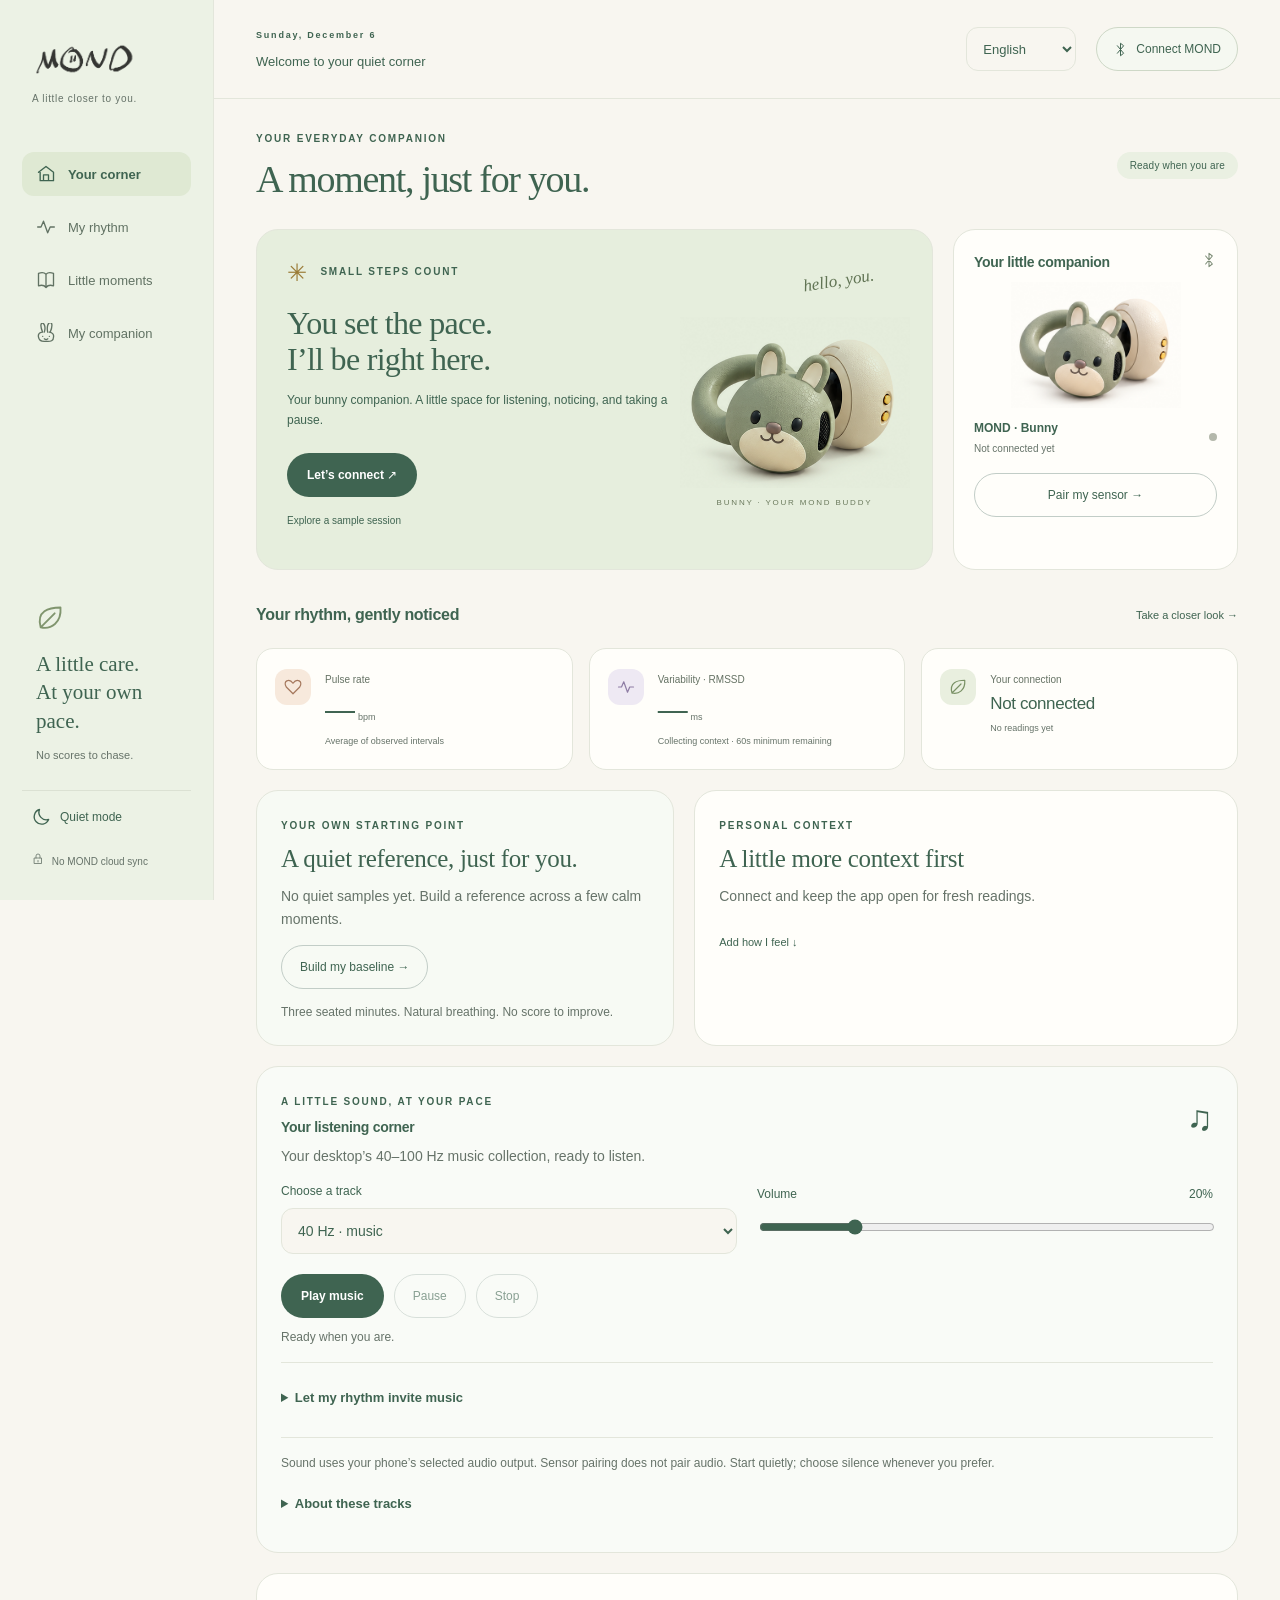
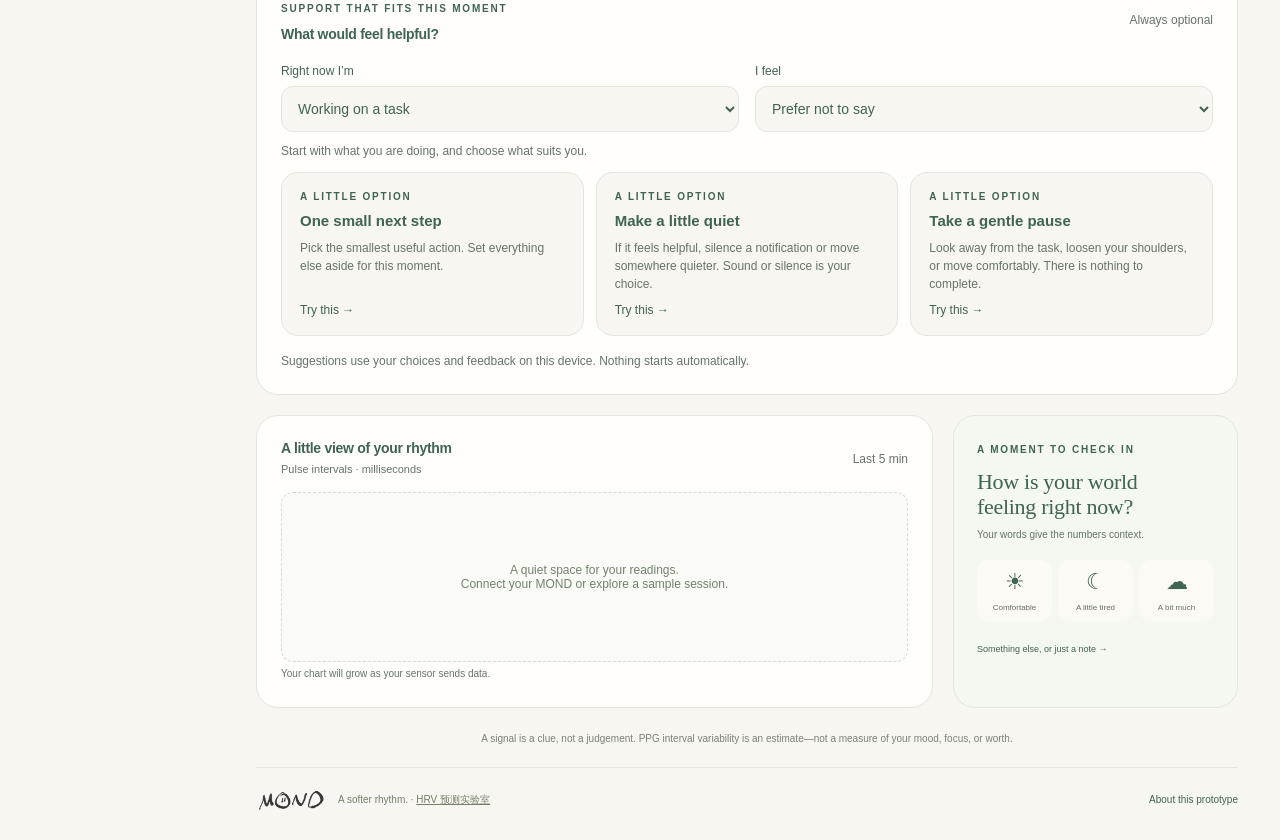
==== commit 787aa173: "Add standalone HRV prediction lab" ====
--- a/index.html
+++ b/index.html
@@ -42,7 +42,7 @@
     <section id="journal-view" class="view" hidden><div class="journal-intro"><p>Small observations. A little more understanding.<br>Save what you noticed, without needing to explain everything.</p><button id="journal-add" class="primary">+ Save this moment</button></div><div id="sessions" class="session-list"></div></section>
     <section id="companion-view" class="view" hidden><div class="companion-detail card"><img src="./assets/bunny-product-C3rln806.webp" alt="MOND bunny sensor"><div><span class="tiny-label">YOUR EAR-SIDE COMPANION</span><h2>Small ears.<br>A little room for you.</h2><p>Momo is here to keep you company. Connect your MOND, choose when to check in, and explore your own patterns.</p><button id="companion-connect" class="primary">Connect my MOND</button> <button id="quiet-mobile" class="outline" aria-pressed="false">Quiet display</button><p class="small">Turn on the sensor and keep it nearby. Choose your HeartRateMonitor device when the Bluetooth picker opens.</p></div></div><div class="card permission-note"><span data-icon="lock"></span><div><h2>Your moments belong to you.</h2><p>Sessions are saved only when you choose. No MOND account or cloud sync. You control export and deletion. This prototype stores data in the app’s local storage; it does not add encryption beyond your device protections. Your operating system’s backup settings may apply.</p></div></div></section>
   </main>
-  <footer><a class="footer-brand" href="#home" aria-label="MOND home"><img src="./assets/mond-logo-OAe0Uk5e.png" alt="MOND" width="70" height="32"></a><span>A softer rhythm.</span><button id="about" class="text-button">About this prototype</button></footer>
+  <footer><a class="footer-brand" href="#home" aria-label="MOND home"><img src="./assets/mond-logo-OAe0Uk5e.png" alt="MOND" width="70" height="32"></a><span>A softer rhythm. · <a href="./prediction-lab.html">HRV 预测实验室</a></span><button id="about" class="text-button">About this prototype</button></footer>
 </div>
 <dialog id="connect-dialog" aria-label="Connect your MOND"><form method="dialog"><button class="close" aria-label="Close">×</button></form><span class="dialog-icon" data-icon="bluetooth"></span><h2>Let’s find your MOND.</h2><p>Turn your sensor on and keep it close.<br>You choose when the connection starts.</p><button class="primary full" id="scan">Find my sensor</button><div id="device-list" aria-live="polite"></div><button class="outline full" id="follow" hidden>Follow my desktop recording</button><button class="text-button full" id="dialog-demo">Just explore a sample session</button><p class="small" id="platform-note">Bluetooth is requested only when you tap Find my sensor.</p><p id="connect-error" class="error" role="alert"></p></dialog>
 <dialog id="note-dialog" aria-label="Save a moment"><form method="dialog"><button class="close" aria-label="Close">×</button></form><span class="tiny-label">A LITTLE MOMENT</span><h2>What would you like to remember?</h2><p id="feeling-summary">A note is optional. Your session is enough.</p><label for="note">Your note</label><textarea id="note" maxlength="1000" placeholder="A quieter space helped. Or maybe I just needed a pause…" rows="4"></textarea><button id="save-note" class="primary full">Save on this device</button><p class="small">This saves the last five minutes of readings and your note.</p><p id="note-error" class="error" role="alert"></p></dialog>
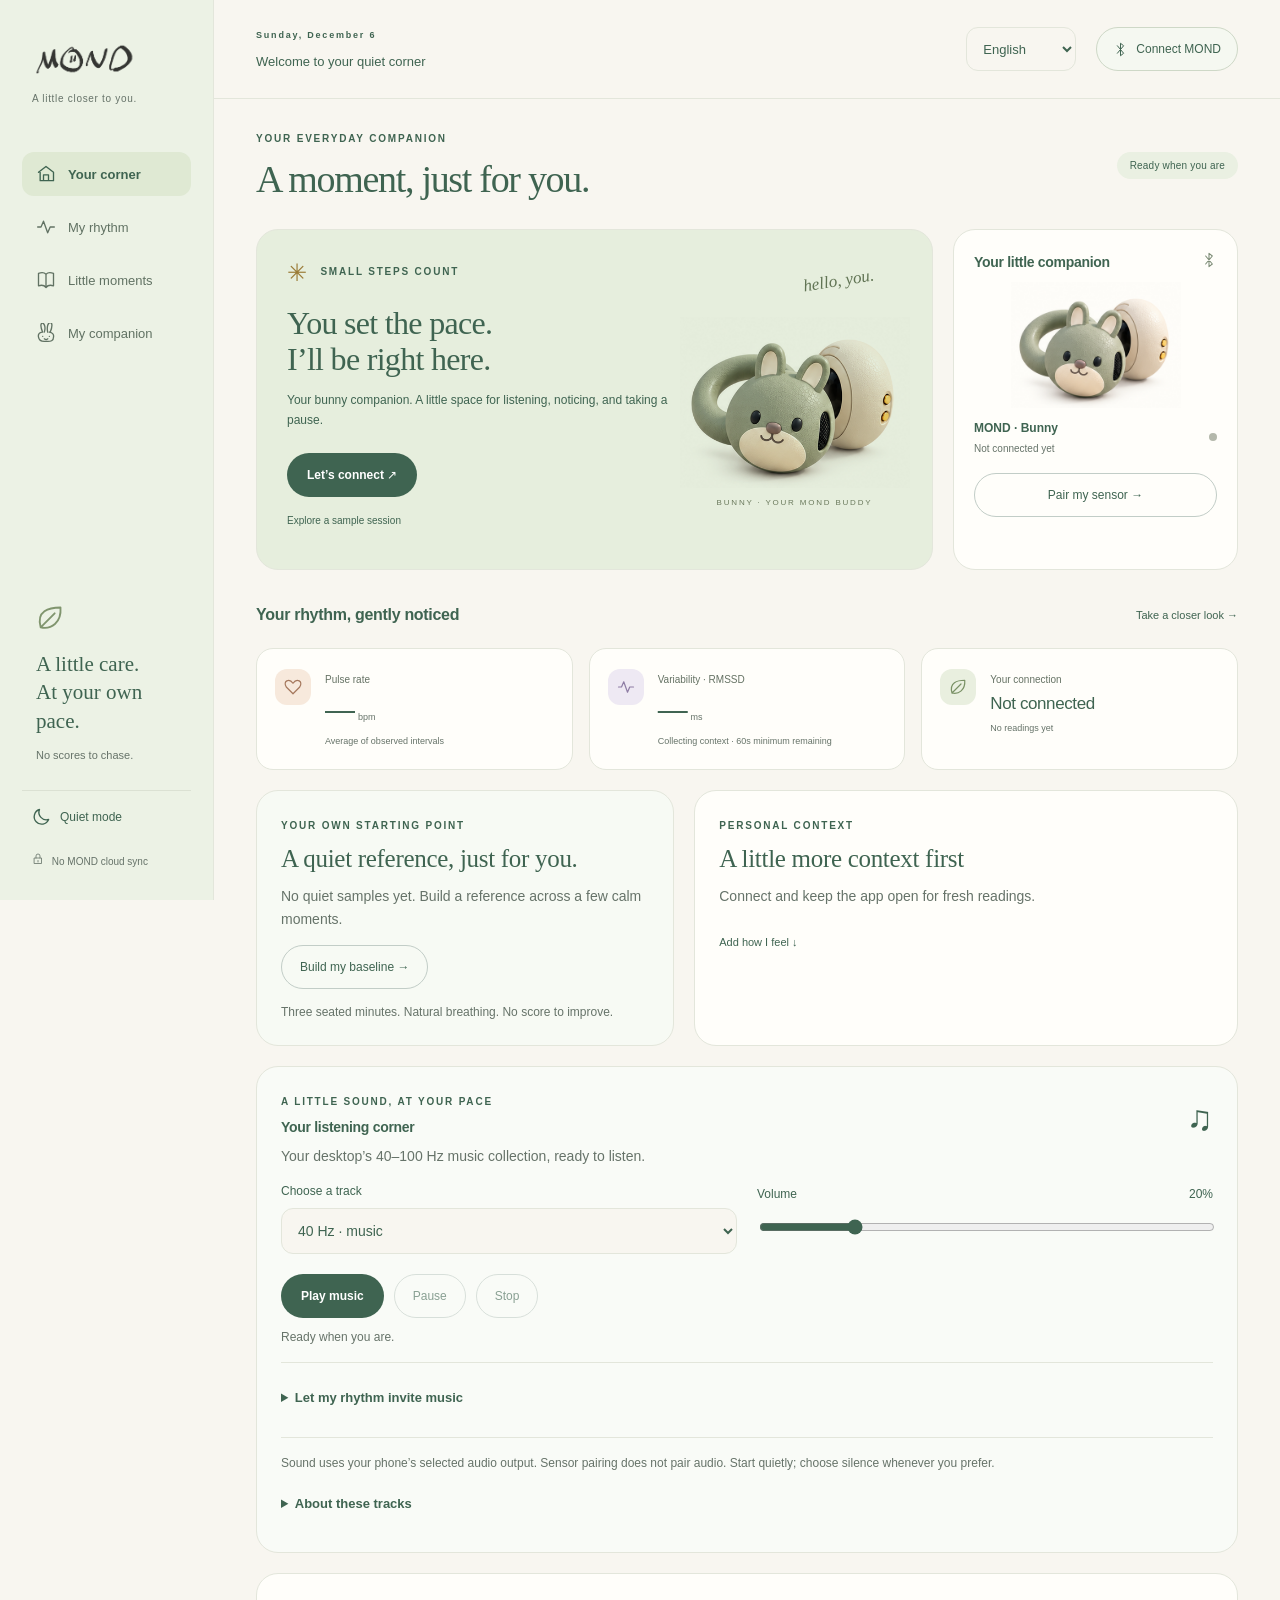
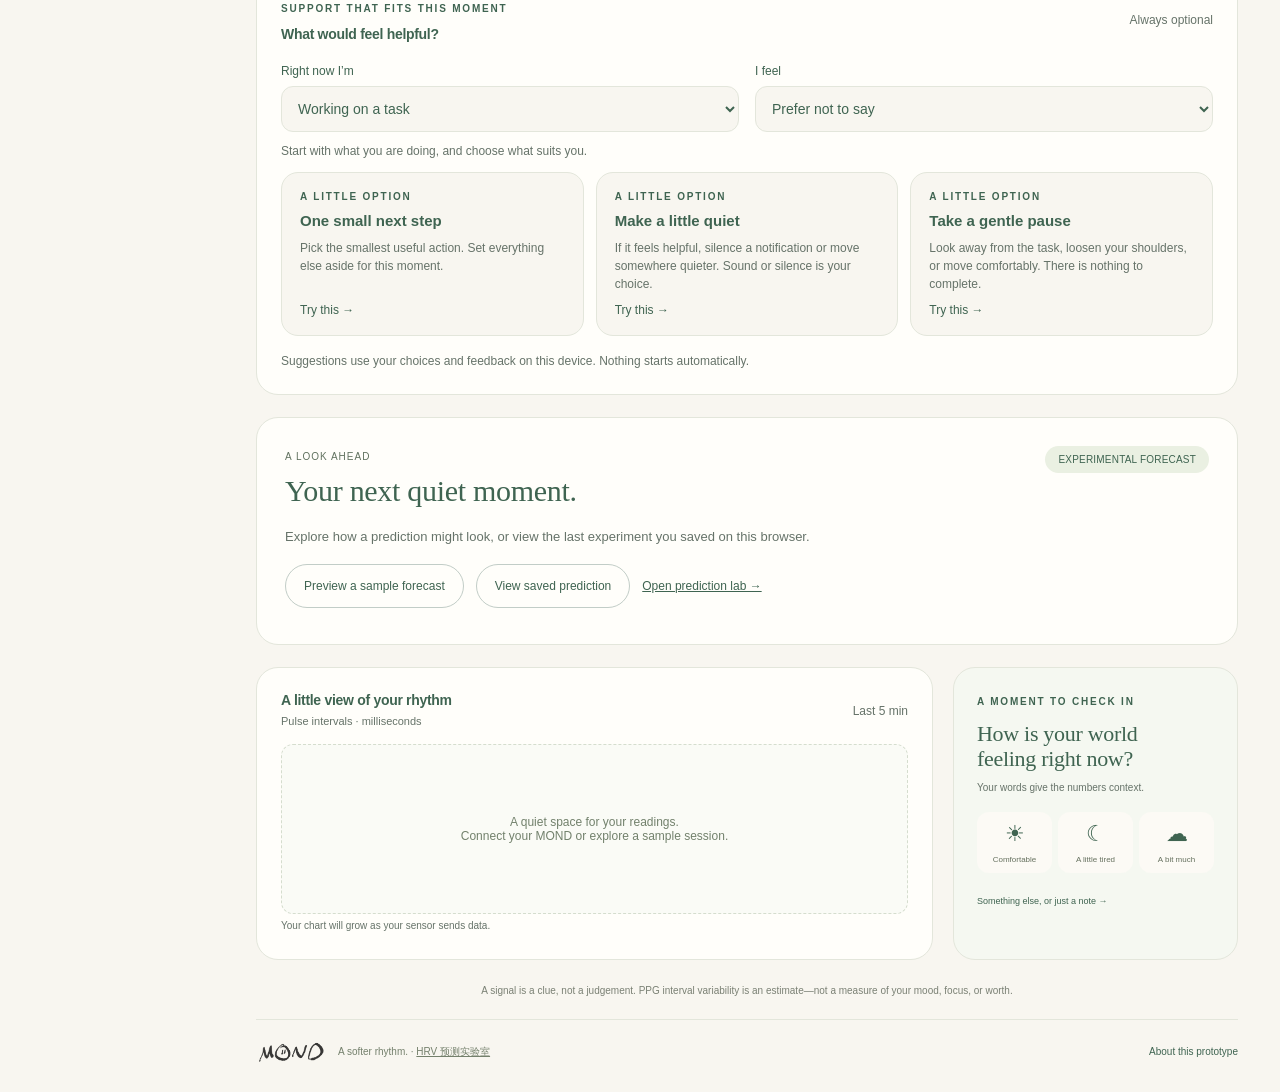
==== commit e2a702f7: "Show user-facing prediction results on the app home" ====
--- a/index.html
+++ b/index.html
@@ -6,7 +6,7 @@
 <link rel="manifest" href="./manifest.webmanifest"><link rel="apple-touch-icon" href="./mond-icon.png"><meta name="apple-mobile-web-app-capable" content="yes"><meta name="apple-mobile-web-app-title" content="MOND">
   <script type="module" crossorigin src="./assets/index-DglhrX26.js"></script>
   <link rel="stylesheet" crossorigin href="./assets/index-DMan32jA.css">
-</head>
+<link rel="stylesheet" href="./prediction-lab/user-results.css"><script defer src="./prediction-lab/engine.js"></script><script defer src="./prediction-lab/user-results.js"></script></head>
 <body>
 <a href="#main" class="skip">Skip to content</a>
 <aside class="sidebar">
@@ -35,6 +35,7 @@
       </div>
       <div class="section-line"><h2>Your rhythm, gently noticed</h2><button class="text-button" data-view="rhythm">Take a closer look <span aria-hidden="true">→</span></button></div>
       <div class="metrics" id="metrics"><article class="metric"><span class="metric-icon peach" data-icon="heart"></span><div><span>Pulse rate</span><p><strong id="hr">—</strong> <small>bpm</small></p><small>Average of observed intervals</small></div></article><article class="metric"><span class="metric-icon lavender" data-icon="pulse"></span><div><span>Variability · RMSSD</span><p><strong id="rmssd">—</strong> <small>ms</small></p><small id="warmup">A quiet minute to begin</small></div></article><article class="metric"><span class="metric-icon sage" data-icon="leaf"></span><div><span>Your connection</span><p><strong class="word" id="quality">Not connected</strong></p><small id="freshness">No readings yet</small></div></article></div>
+<section class="card user-forecast" id="user-prediction" aria-labelledby="user-forecast-title"><div class="forecast-header"><div><span class="forecast-label">A LOOK AHEAD</span><h2 id="user-forecast-title">Your next quiet moment.</h2></div><span class="pill" data-result="source">EXPERIMENTAL FORECAST</span></div><p data-result="empty">Explore how a prediction might look, or view the last experiment you saved on this browser.</p><div data-result="content" hidden><p data-result="time"></p><div class="forecast-layout"><div class="forecast-number"><span class="forecast-label">EXPECTED RMSSD · MEDIAN ESTIMATE</span><p><strong data-result="value"></strong> ms</p><p data-result="change"></p><small data-result="reference"></small></div><div><p data-result="quality"></p><p data-result="history"></p><p data-result="context"></p><div class="forecast-care"><span class="forecast-label">ONE THING YOU CAN TRY</span><p data-result="advice"></p><small data-result="basis"></small></div></div></div><p data-result="uncertainty"></p><small data-result="cycle"></small><small data-result="updated"></small></div><div class="forecast-actions"><button class="outline" data-action="sample">Preview a sample forecast</button><button class="outline" data-action="saved">View saved prediction</button><a href="./prediction-lab.html">Open prediction lab →</a></div><p data-result="message" role="status"></p></section>
       <div class="lower-grid"><section class="card chart-card" id="chart-home"><div class="card-heading"><div><h2>A little view of your rhythm</h2><p class="small">Pulse intervals · milliseconds</p></div><span class="small">Last 5 min</span></div><div class="chart-slot" id="chart1"></div><p class="chart-caption" id="chart-note">Your chart will grow as your sensor sends data.</p></section><section class="card checkin-card"><span class="tiny-label">A MOMENT TO CHECK IN</span><h2>How is your world<br>feeling right now?</h2><p>Your words give the numbers context.</p><div class="feelings" role="group" aria-label="How you feel"><button data-feeling="Comfortable">☀<span>Comfortable</span></button><button data-feeling="A little tired">☾<span>A little tired</span></button><button data-feeling="A bit much">☁<span>A bit much</span></button></div><button id="checkin" class="text-button">Something else, or just a note <span aria-hidden="true">→</span></button></section></div>
       <p class="science-note">A signal is a clue, not a judgement. PPG interval variability is an estimate—not a measure of your mood, focus, or worth.</p>
     </section>
--- a/prediction-lab/user-results.css
+++ b/prediction-lab/user-results.css
@@ -0,0 +1,85 @@
+.user-forecast {
+  margin: 22px 0;
+  padding: 28px !important;
+}
+.user-forecast h2 {
+  font-family: var(--serif, Georgia, serif);
+  font-size: 30px;
+  font-weight: 400;
+  margin: 10px 0;
+}
+.user-forecast .forecast-header {
+  display: flex;
+  justify-content: space-between;
+  align-items: start;
+  gap: 15px;
+}
+.user-forecast .forecast-label {
+  font-size: 10px;
+  letter-spacing: 1px;
+  color: #61725f;
+}
+.user-forecast .forecast-layout {
+  display: grid;
+  grid-template-columns: 1fr 1.3fr;
+  gap: 25px;
+  margin-top: 20px;
+}
+.user-forecast .forecast-number {
+  background: #edf3e5;
+  border-radius: 18px;
+  padding: 25px;
+}
+.user-forecast .forecast-number strong {
+  font-size: 54px;
+  line-height: 1.2;
+  font-weight: 400;
+}
+.user-forecast p {
+  font-size: 13px;
+  line-height: 1.7;
+  margin: 8px 0;
+}
+.user-forecast .forecast-care {
+  border-top: 1px solid #dce5d6;
+  padding-top: 15px;
+  margin-top: 15px;
+}
+.user-forecast .forecast-actions {
+  display: flex;
+  gap: 12px;
+  flex-wrap: wrap;
+  margin-top: 16px;
+  align-items: center;
+}
+.user-forecast .forecast-actions button,
+.user-forecast .forecast-actions a {
+  font-size: 12px;
+}
+.user-forecast small {
+  display: block;
+  font-size: 11px;
+  line-height: 1.6;
+  color: #6b7866;
+}
+.user-forecast [data-result="message"] {
+  font-size: 12px;
+  color: #72583f;
+}
+.user-forecast [data-result="source"] {
+  white-space: normal;
+}
+@media (max-width: 740px) {
+  .user-forecast {
+    padding: 21px !important;
+  }
+  .user-forecast .forecast-layout {
+    grid-template-columns: 1fr;
+  }
+  .user-forecast .forecast-header {
+    display: block;
+  }
+  .user-forecast h2 {
+    font-size: 26px;
+  }
+}
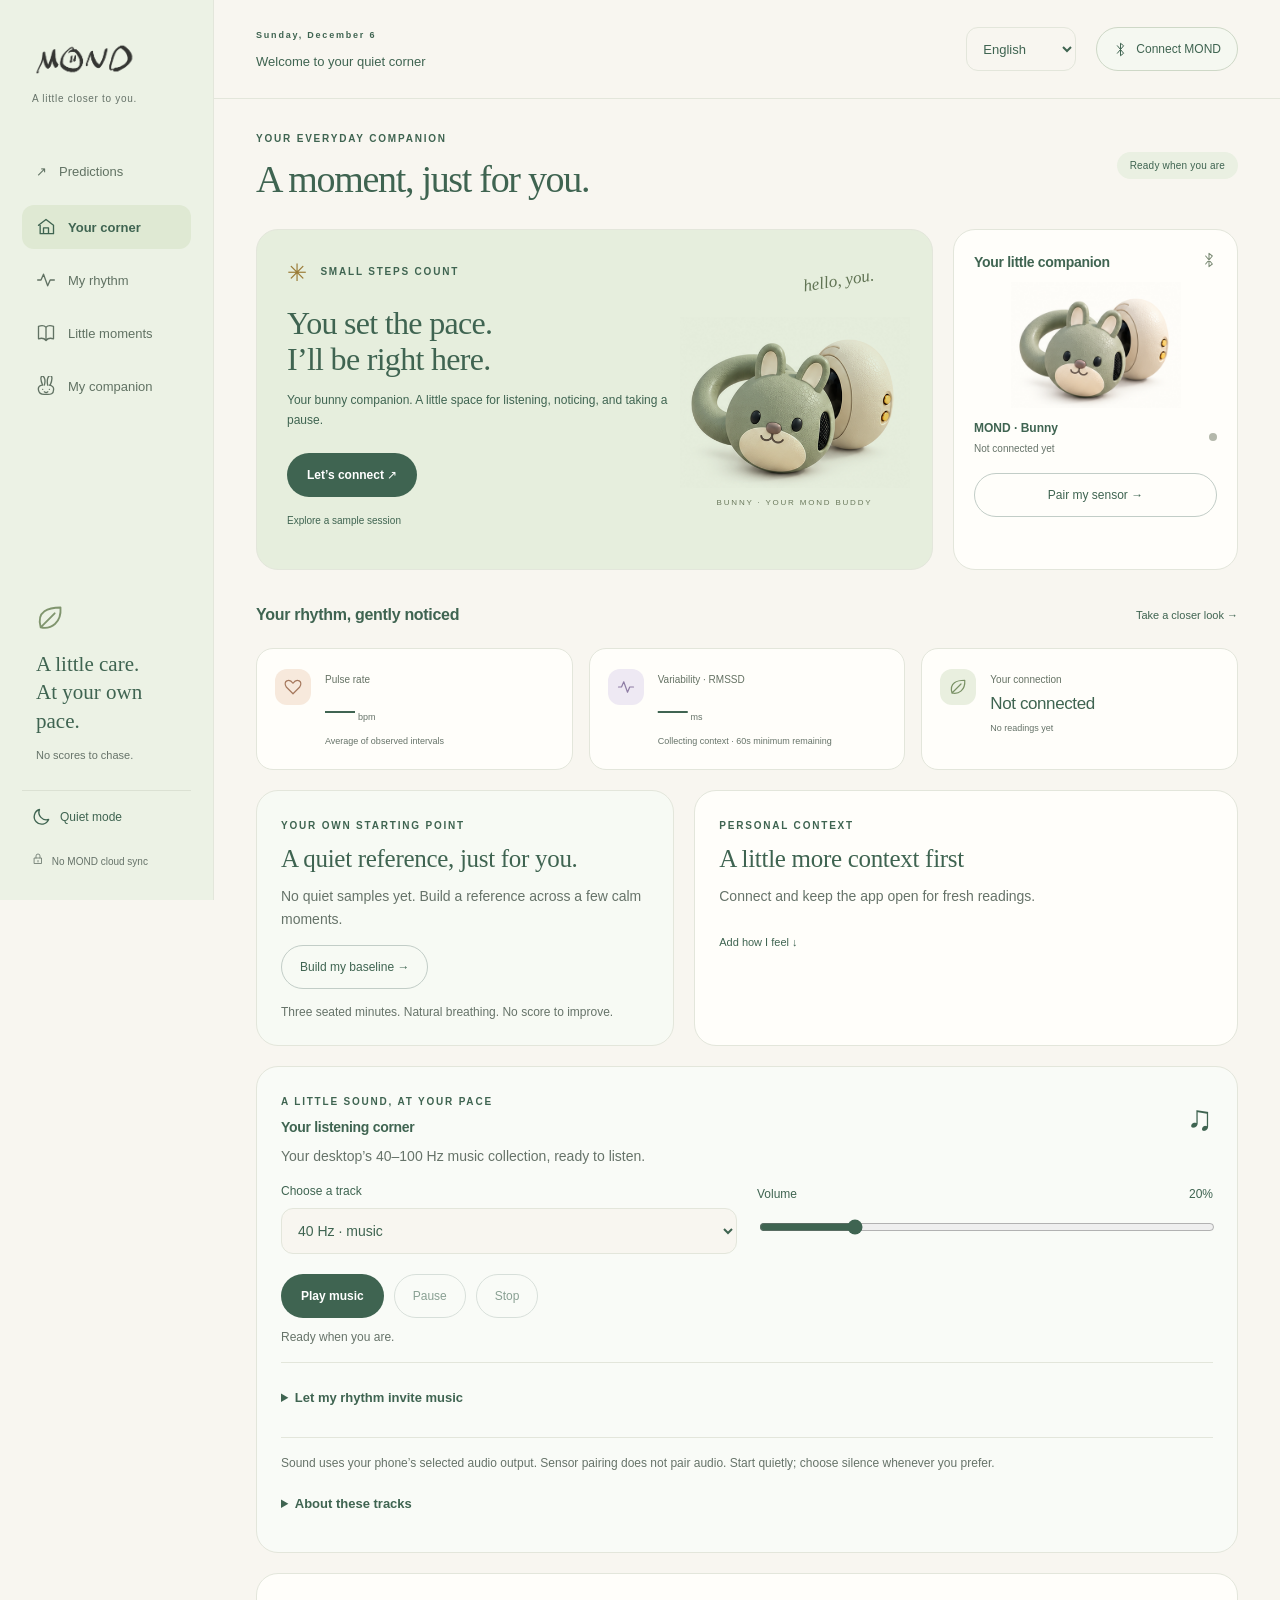
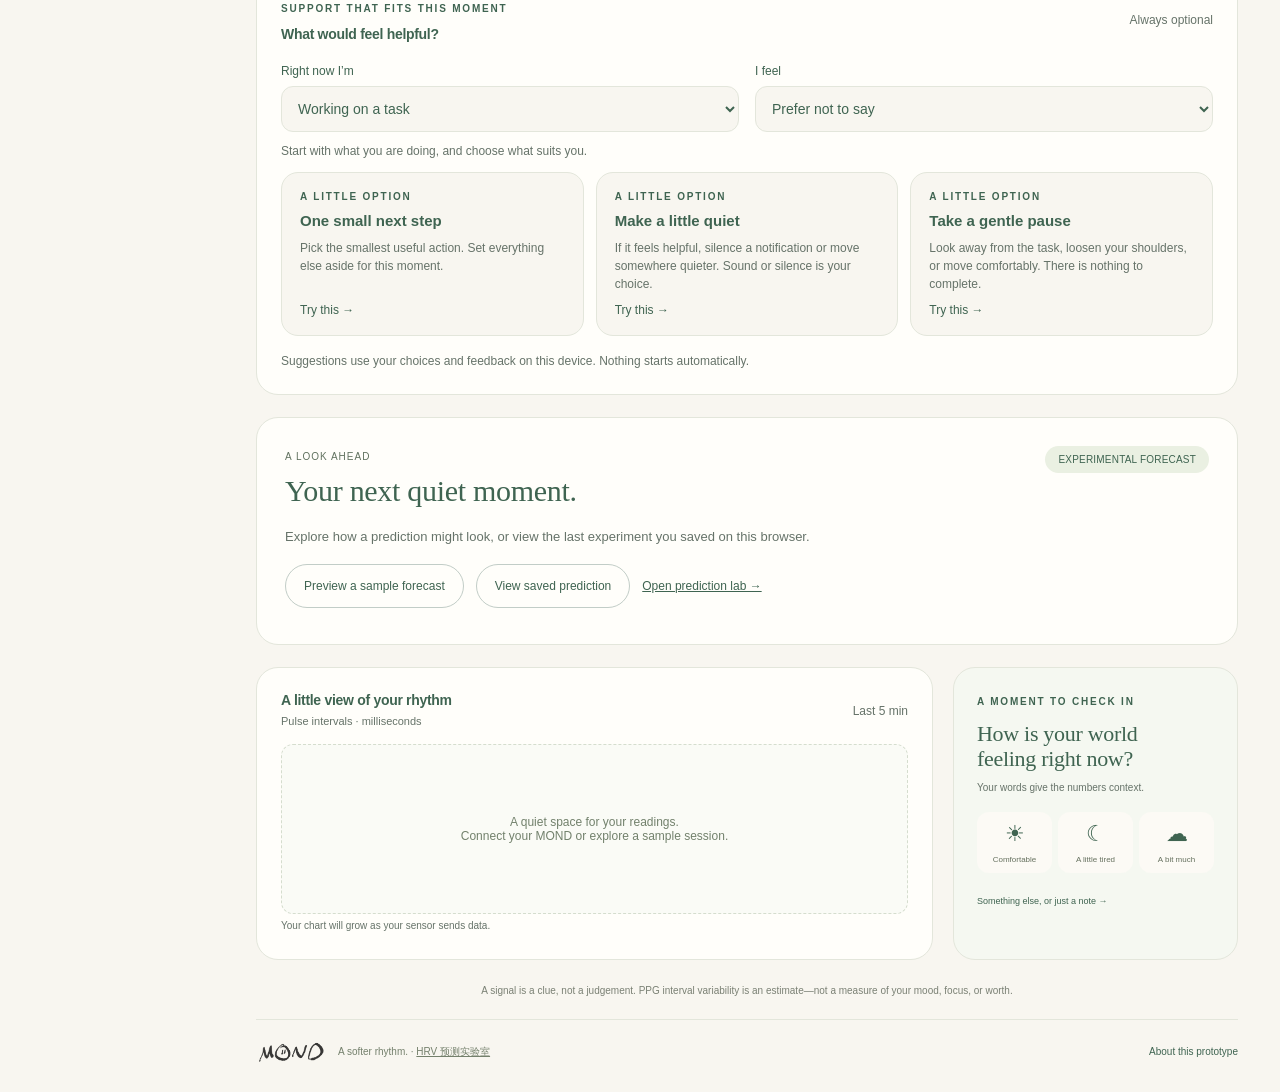
==== commit 23c498b0: "Add direct prediction navigation and app entry from lab" ====
--- a/index.html
+++ b/index.html
@@ -12,6 +12,7 @@
 <aside class="sidebar">
   <a class="brand" href="#home" aria-label="MOND home"><img src="./assets/mond-logo-OAe0Uk5e.png" alt="MOND"><span>A little closer to you.</span></a>
   <nav aria-label="Main navigation">
+    <button id="prediction-nav"><span aria-hidden="true">↗</span><span>Predictions</span></button>
     <button data-view="home" class="active"><span data-icon="home"></span><span>Your corner</span></button>
     <button data-view="rhythm"><span data-icon="pulse"></span><span>My rhythm</span></button>
     <button data-view="journal"><span data-icon="book"></span><span>Little moments</span></button>
--- a/prediction-lab/user-results.css
+++ b/prediction-lab/user-results.css
@@ -83,3 +83,9 @@
     font-size: 26px;
   }
 }
+
+@media (max-width: 740px) {
+  .sidebar nav {
+    grid-template-columns: repeat(5, 1fr);
+  }
+}
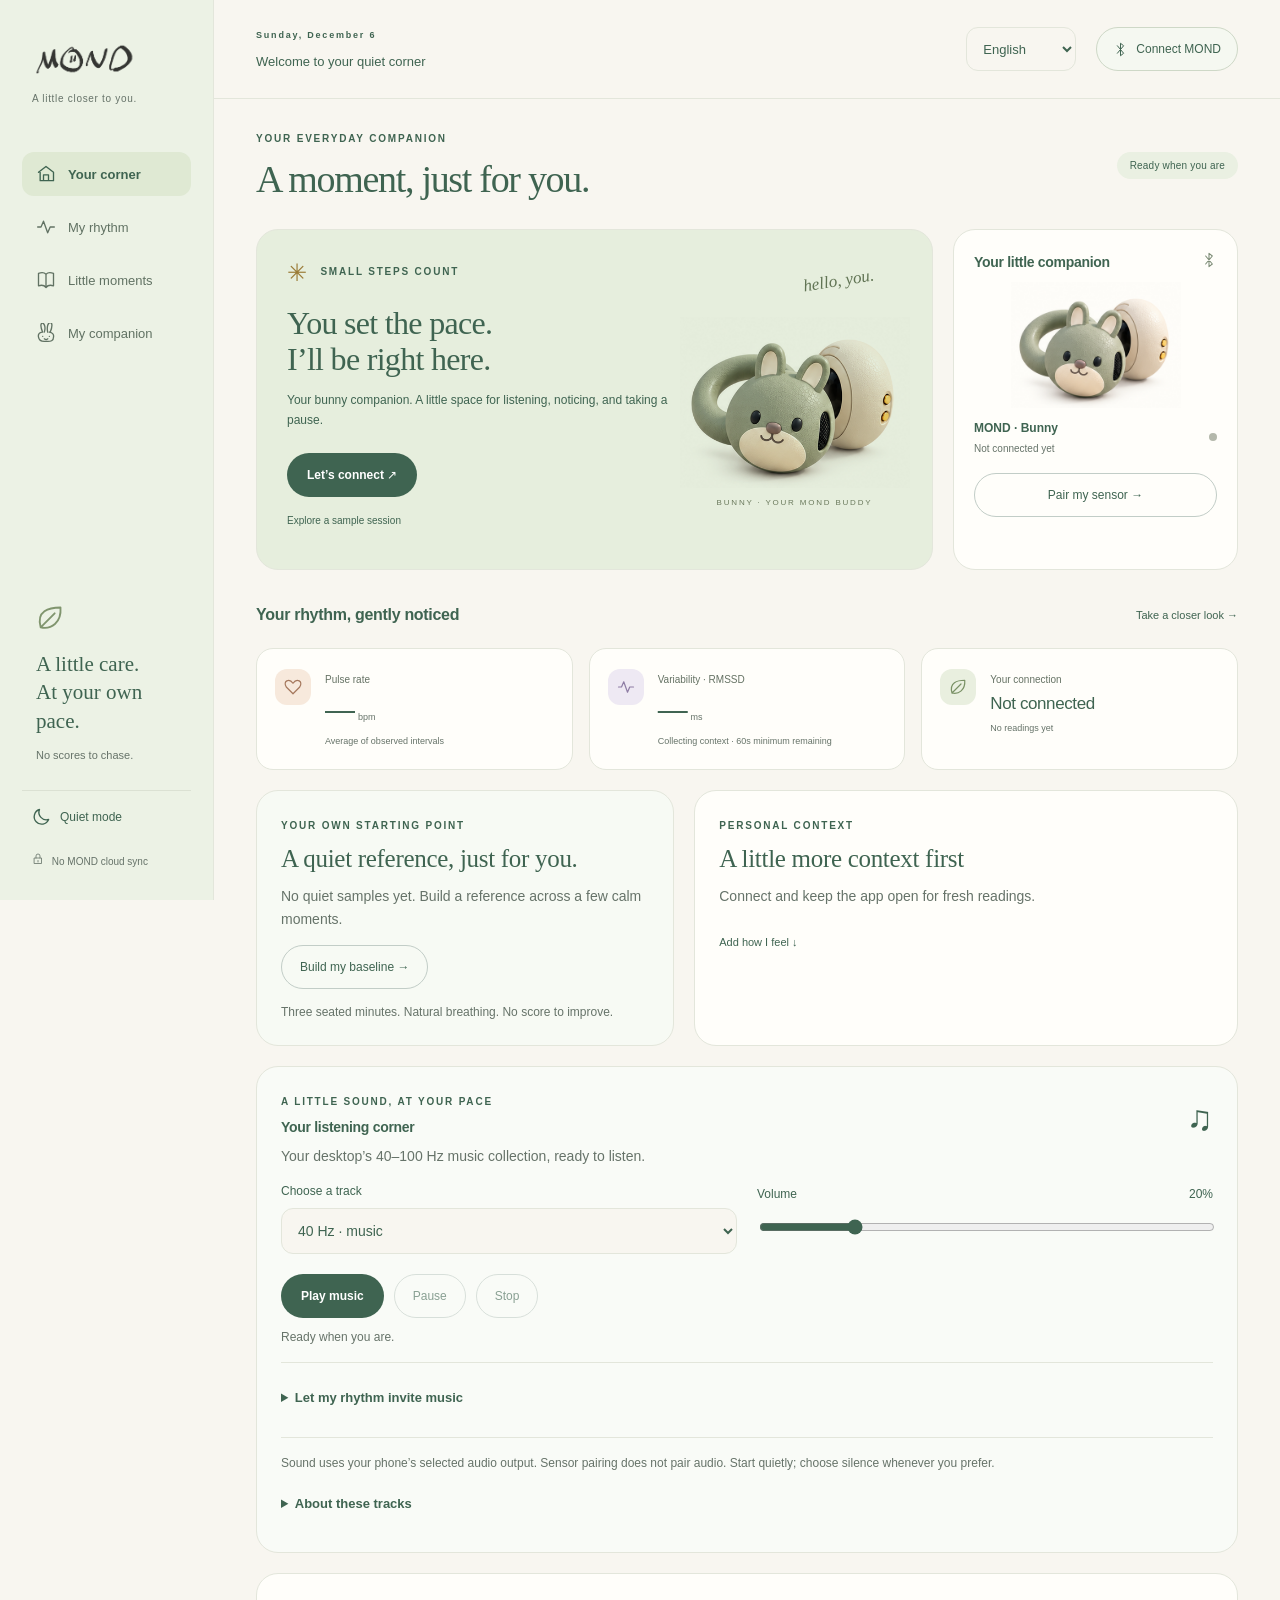
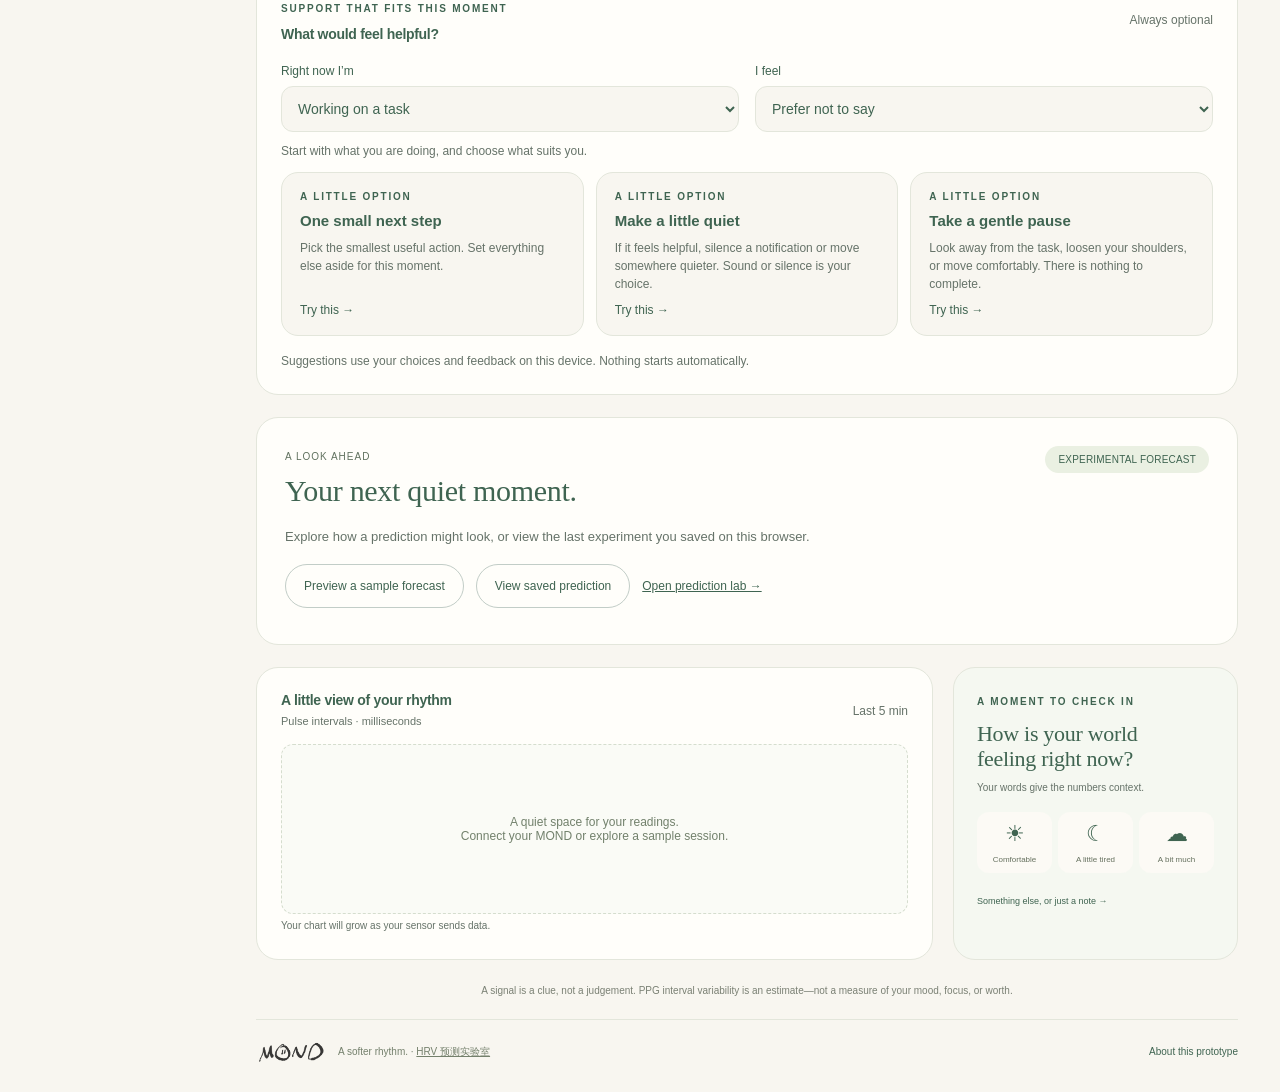
==== commit e33ba517: "Revert "Add direct prediction navigation and app entry from lab" This reverts commit 23c498b039051eb" ====
--- a/index.html
+++ b/index.html
@@ -12,7 +12,6 @@
 <aside class="sidebar">
   <a class="brand" href="#home" aria-label="MOND home"><img src="./assets/mond-logo-OAe0Uk5e.png" alt="MOND"><span>A little closer to you.</span></a>
   <nav aria-label="Main navigation">
-    <button id="prediction-nav"><span aria-hidden="true">↗</span><span>Predictions</span></button>
     <button data-view="home" class="active"><span data-icon="home"></span><span>Your corner</span></button>
     <button data-view="rhythm"><span data-icon="pulse"></span><span>My rhythm</span></button>
     <button data-view="journal"><span data-icon="book"></span><span>Little moments</span></button>
--- a/prediction-lab/user-results.css
+++ b/prediction-lab/user-results.css
@@ -83,9 +83,3 @@
     font-size: 26px;
   }
 }
-
-@media (max-width: 740px) {
-  .sidebar nav {
-    grid-template-columns: repeat(5, 1fr);
-  }
-}
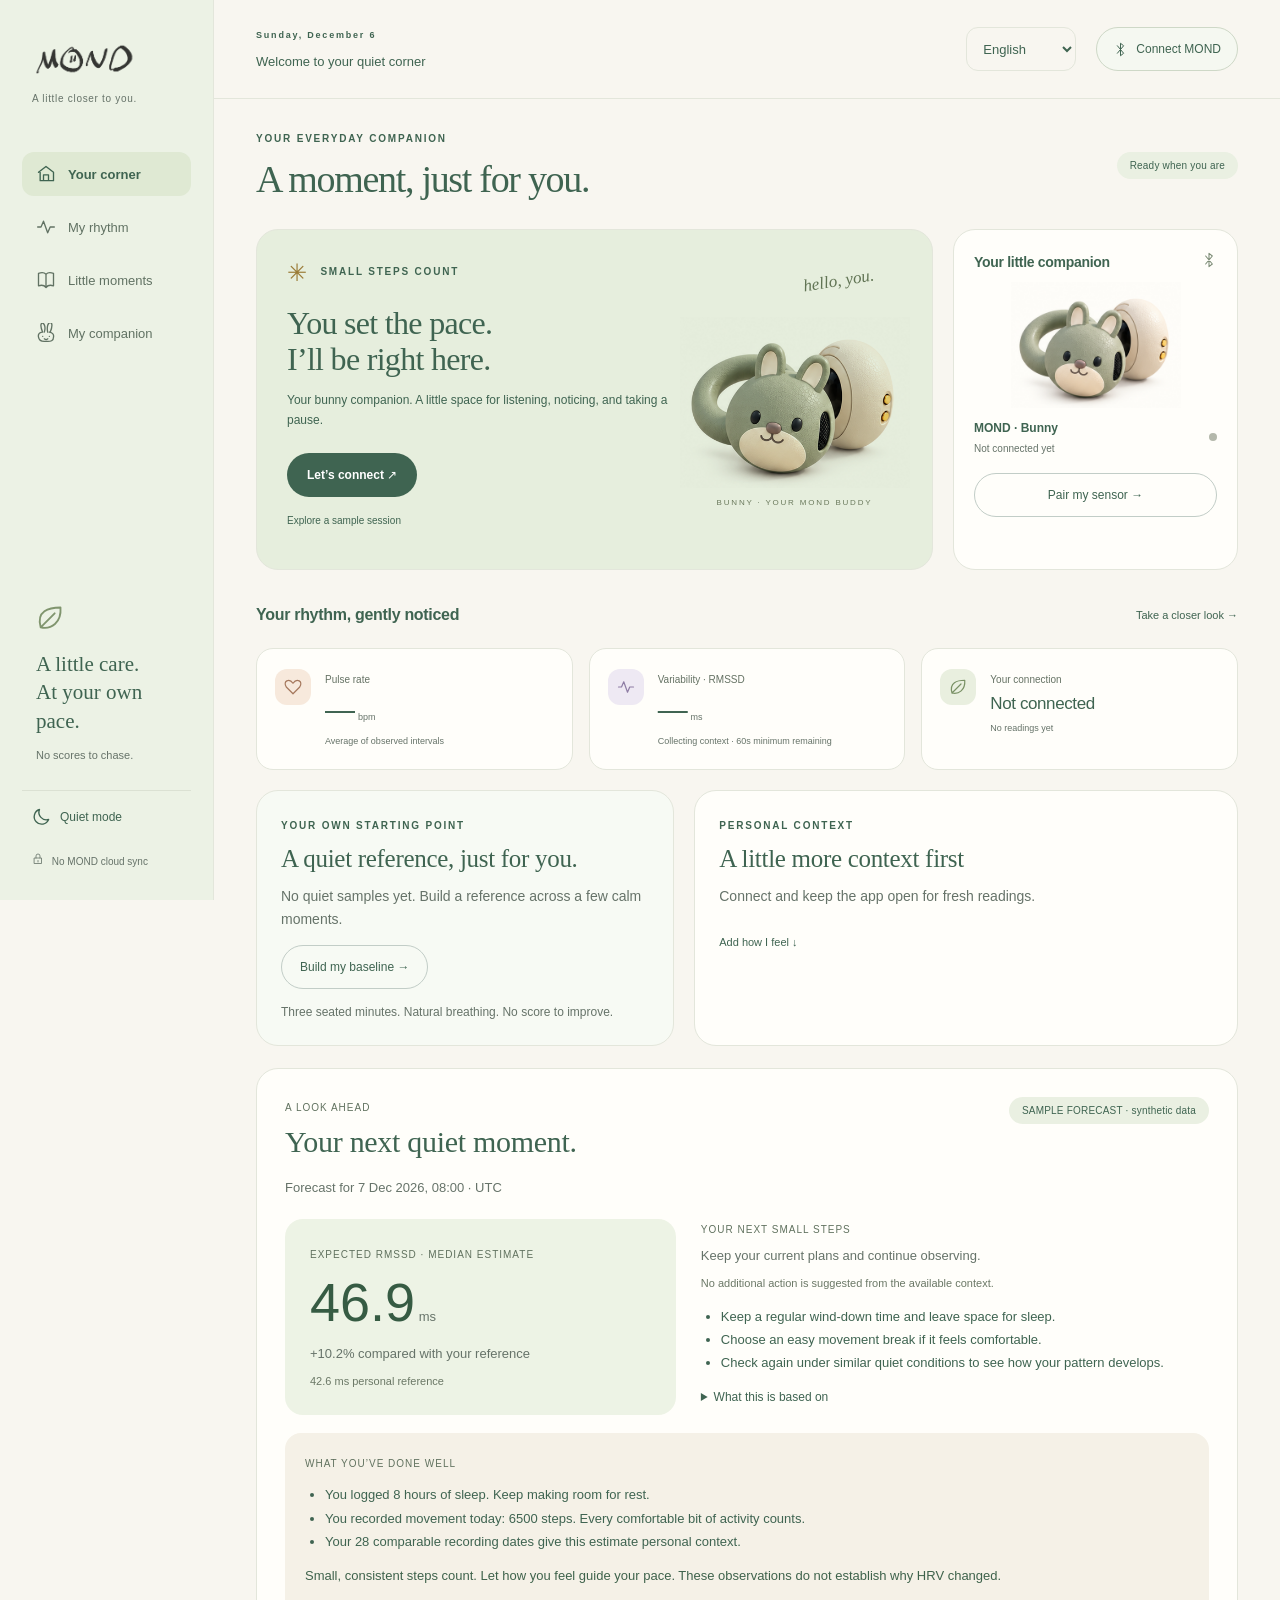
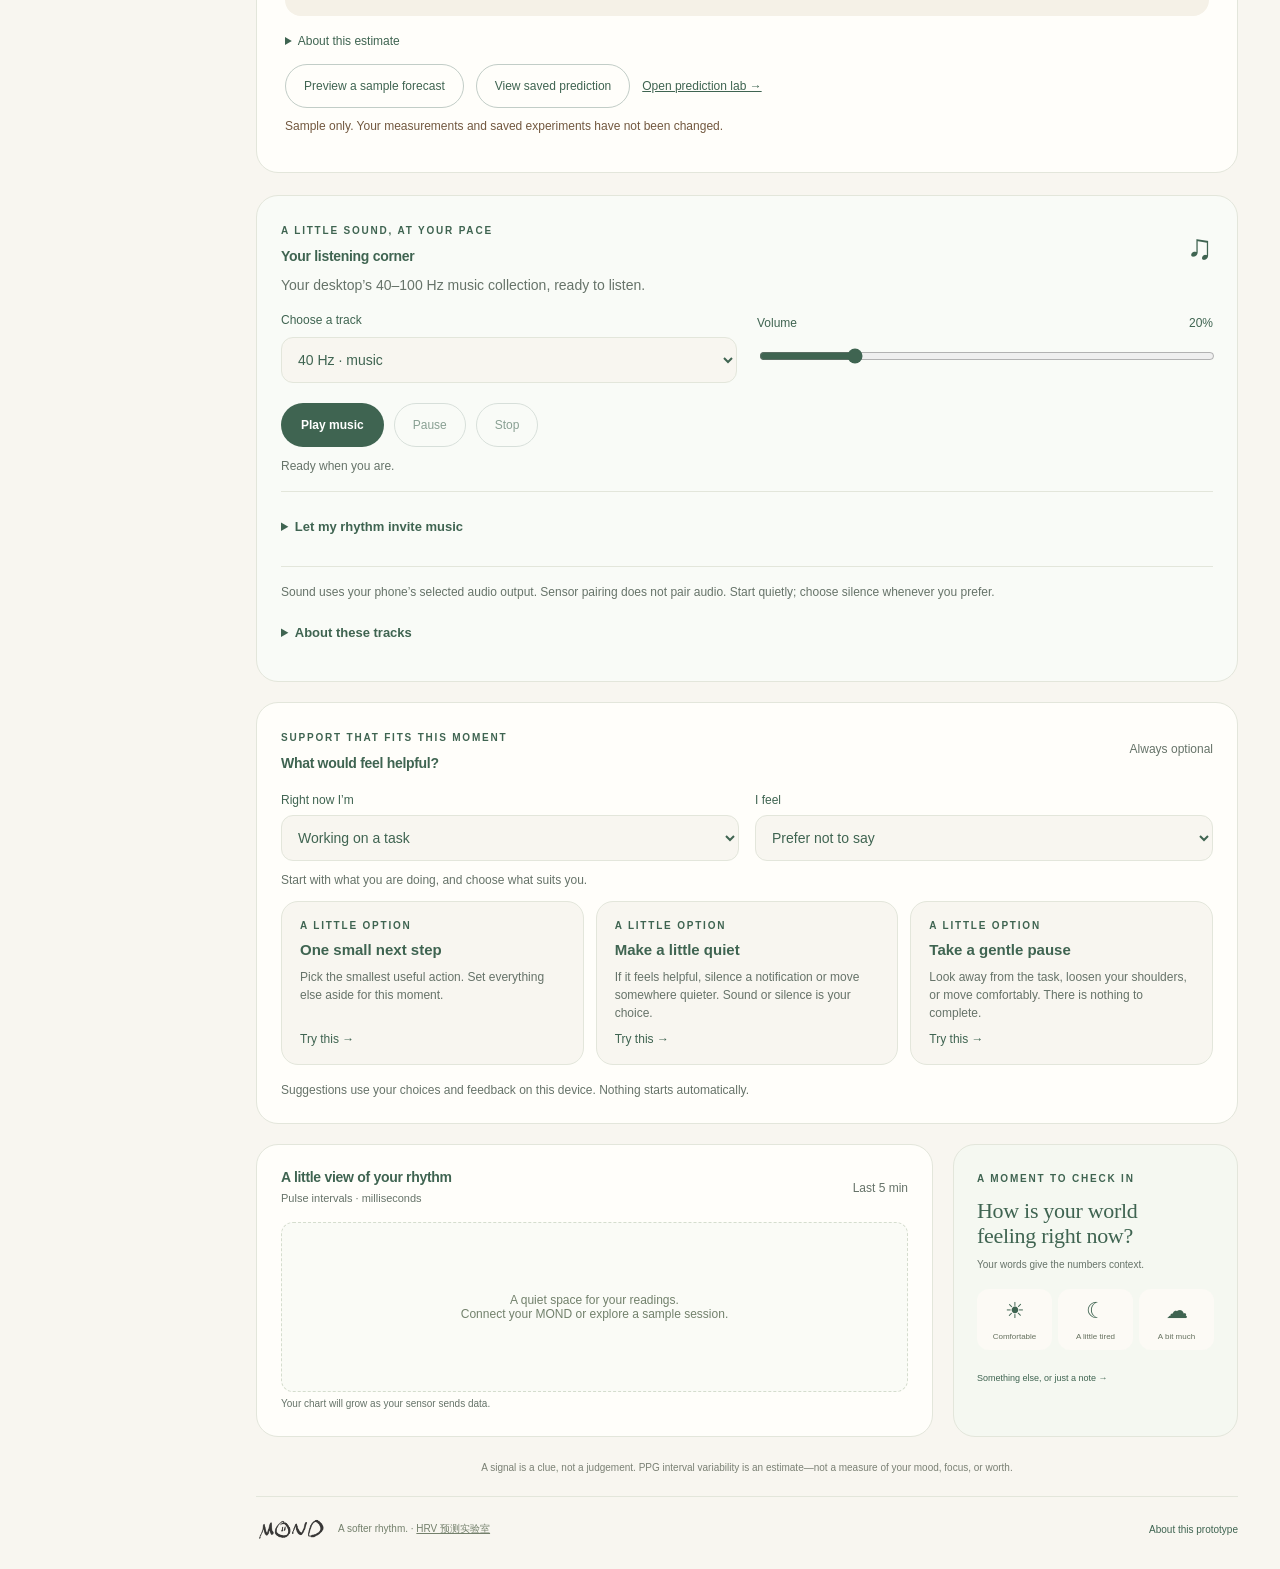
==== commit daf7ebd8: "Prioritize encouraging user forecasts and suggested next steps" ====
--- a/index.html
+++ b/index.html
@@ -35,7 +35,7 @@
       </div>
       <div class="section-line"><h2>Your rhythm, gently noticed</h2><button class="text-button" data-view="rhythm">Take a closer look <span aria-hidden="true">→</span></button></div>
       <div class="metrics" id="metrics"><article class="metric"><span class="metric-icon peach" data-icon="heart"></span><div><span>Pulse rate</span><p><strong id="hr">—</strong> <small>bpm</small></p><small>Average of observed intervals</small></div></article><article class="metric"><span class="metric-icon lavender" data-icon="pulse"></span><div><span>Variability · RMSSD</span><p><strong id="rmssd">—</strong> <small>ms</small></p><small id="warmup">A quiet minute to begin</small></div></article><article class="metric"><span class="metric-icon sage" data-icon="leaf"></span><div><span>Your connection</span><p><strong class="word" id="quality">Not connected</strong></p><small id="freshness">No readings yet</small></div></article></div>
-<section class="card user-forecast" id="user-prediction" aria-labelledby="user-forecast-title"><div class="forecast-header"><div><span class="forecast-label">A LOOK AHEAD</span><h2 id="user-forecast-title">Your next quiet moment.</h2></div><span class="pill" data-result="source">EXPERIMENTAL FORECAST</span></div><p data-result="empty">Explore how a prediction might look, or view the last experiment you saved on this browser.</p><div data-result="content" hidden><p data-result="time"></p><div class="forecast-layout"><div class="forecast-number"><span class="forecast-label">EXPECTED RMSSD · MEDIAN ESTIMATE</span><p><strong data-result="value"></strong> ms</p><p data-result="change"></p><small data-result="reference"></small></div><div><p data-result="quality"></p><p data-result="history"></p><p data-result="context"></p><div class="forecast-care"><span class="forecast-label">ONE THING YOU CAN TRY</span><p data-result="advice"></p><small data-result="basis"></small></div></div></div><p data-result="uncertainty"></p><small data-result="cycle"></small><small data-result="updated"></small></div><div class="forecast-actions"><button class="outline" data-action="sample">Preview a sample forecast</button><button class="outline" data-action="saved">View saved prediction</button><a href="./prediction-lab.html">Open prediction lab →</a></div><p data-result="message" role="status"></p></section>
+<section class="card user-forecast" id="user-prediction" aria-labelledby="user-forecast-title"><div class="forecast-header"><div><span class="forecast-label">A LOOK AHEAD</span><h2 id="user-forecast-title">Your next quiet moment.</h2></div><span class="pill" data-result="source">EXPERIMENTAL FORECAST</span></div><p data-result="empty">Explore how a prediction might look, or view the last experiment you saved on this browser.</p><div data-result="content" hidden><p data-result="time"></p><div class="forecast-layout"><div class="forecast-number"><span class="forecast-label">EXPECTED RMSSD · MEDIAN ESTIMATE</span><p><strong data-result="value"></strong> ms</p><p data-result="change"></p><small data-result="reference"></small></div><div><div class="forecast-care"><span class="forecast-label">YOUR NEXT SMALL STEPS</span><p data-result="advice"></p><small data-result="basis"></small><ul data-result="suggestions" class="forecast-suggestions"></ul></div><details class="forecast-details"><summary>What this is based on</summary><p data-result="quality"></p><p data-result="history"></p><p data-result="context"></p></details></div></div><div class="forecast-positive"><span class="forecast-label">WHAT YOU’VE DONE WELL</span><ul data-result="strengths"></ul><p data-result="encouragement"></p></div><details class="forecast-details"><summary>About this estimate</summary><p data-result="uncertainty"></p><small data-result="cycle"></small><small data-result="updated"></small></details></div><div class="forecast-actions"><button class="outline" data-action="sample">Preview a sample forecast</button><button class="outline" data-action="saved">View saved prediction</button><a href="./prediction-lab.html">Open prediction lab →</a></div><p data-result="message" role="status"></p></section>
       <div class="lower-grid"><section class="card chart-card" id="chart-home"><div class="card-heading"><div><h2>A little view of your rhythm</h2><p class="small">Pulse intervals · milliseconds</p></div><span class="small">Last 5 min</span></div><div class="chart-slot" id="chart1"></div><p class="chart-caption" id="chart-note">Your chart will grow as your sensor sends data.</p></section><section class="card checkin-card"><span class="tiny-label">A MOMENT TO CHECK IN</span><h2>How is your world<br>feeling right now?</h2><p>Your words give the numbers context.</p><div class="feelings" role="group" aria-label="How you feel"><button data-feeling="Comfortable">☀<span>Comfortable</span></button><button data-feeling="A little tired">☾<span>A little tired</span></button><button data-feeling="A bit much">☁<span>A bit much</span></button></div><button id="checkin" class="text-button">Something else, or just a note <span aria-hidden="true">→</span></button></section></div>
       <p class="science-note">A signal is a clue, not a judgement. PPG interval variability is an estimate—not a measure of your mood, focus, or worth.</p>
     </section>
--- a/prediction-lab/user-results.css
+++ b/prediction-lab/user-results.css
@@ -83,3 +83,32 @@
     font-size: 26px;
   }
 }
+
+.user-forecast .forecast-suggestions,
+.user-forecast .forecast-positive ul {
+  padding-left: 20px;
+  font-size: 13px;
+  line-height: 1.8;
+  margin: 12px 0;
+}
+.user-forecast .forecast-care {
+  border: 0;
+  margin: 0;
+  padding: 0;
+}
+.user-forecast .forecast-positive {
+  background: #f5f1e7;
+  border-radius: 16px;
+  padding: 20px;
+  margin: 18px 0;
+}
+.user-forecast .forecast-positive p {
+  color: #3e624b;
+}
+.user-forecast .forecast-details {
+  margin-top: 15px;
+  font-size: 12px;
+}
+.user-forecast .forecast-number strong {
+  color: #365b43;
+}
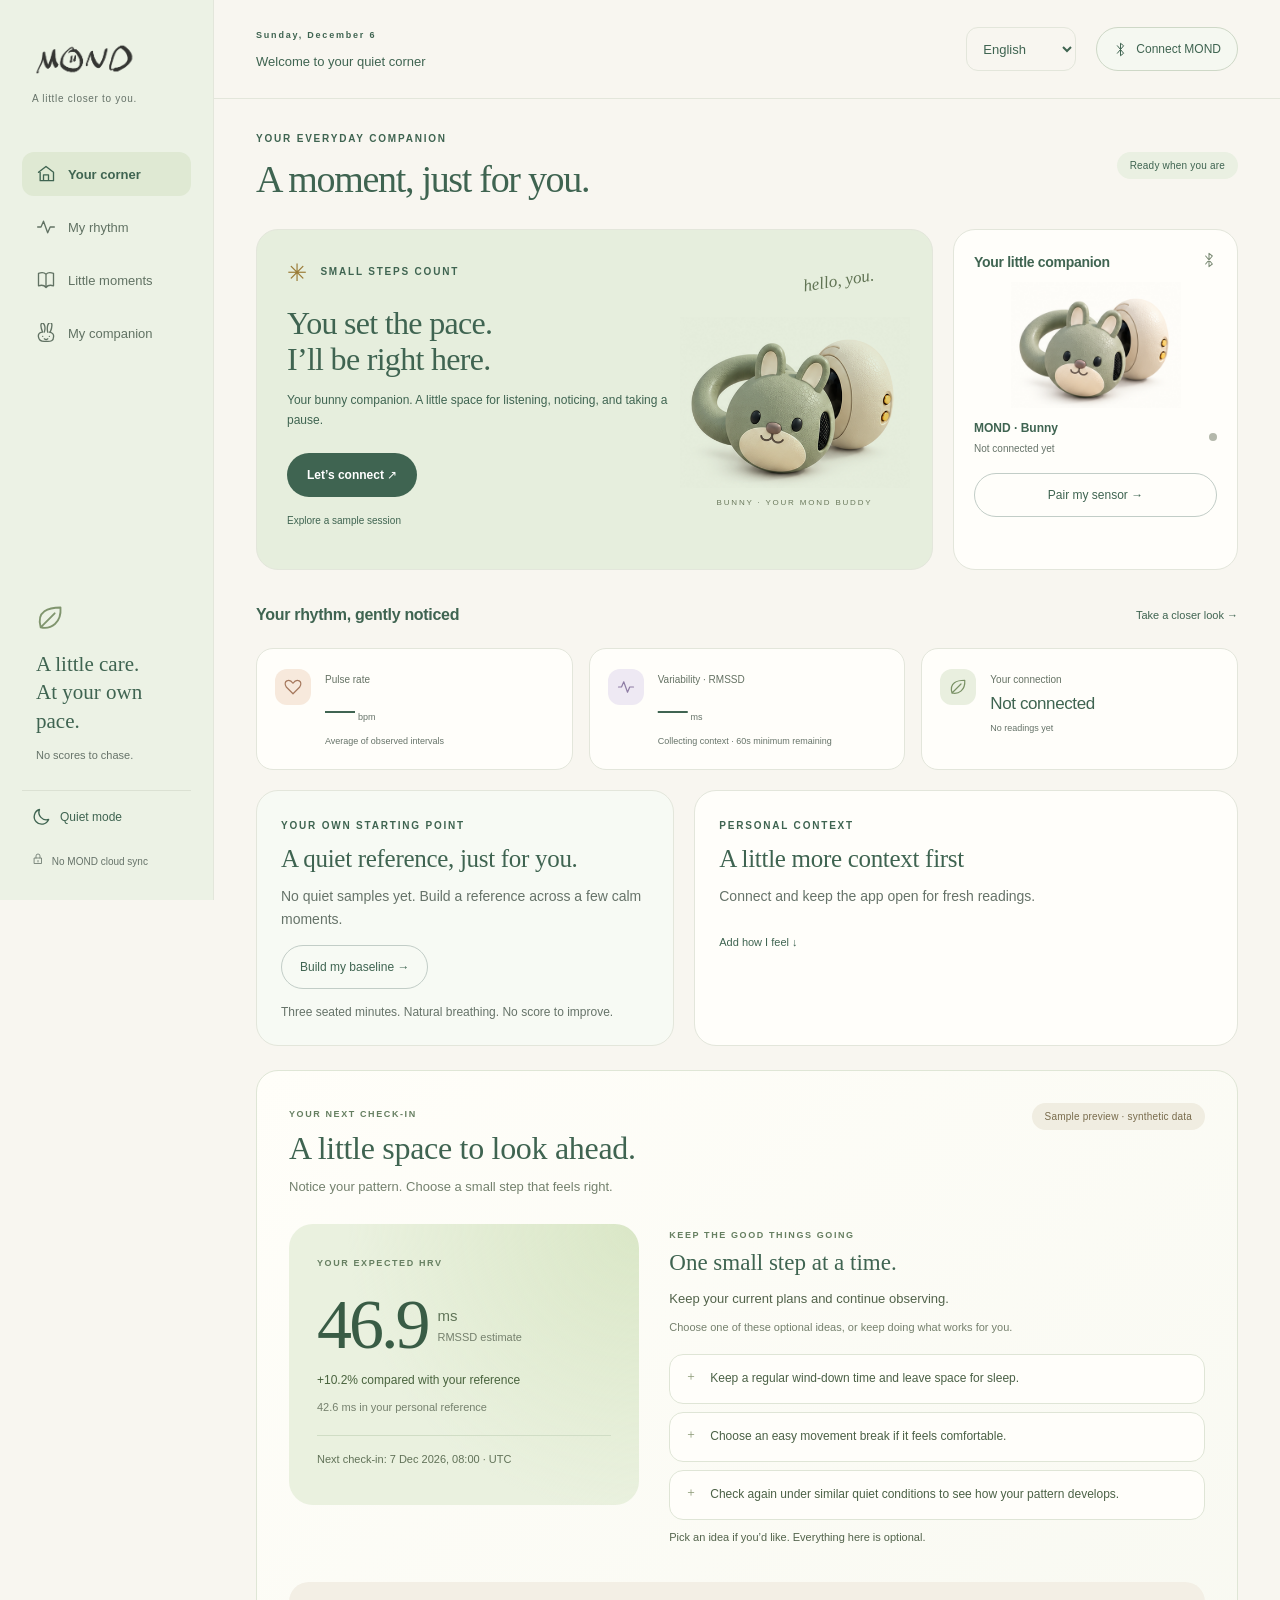
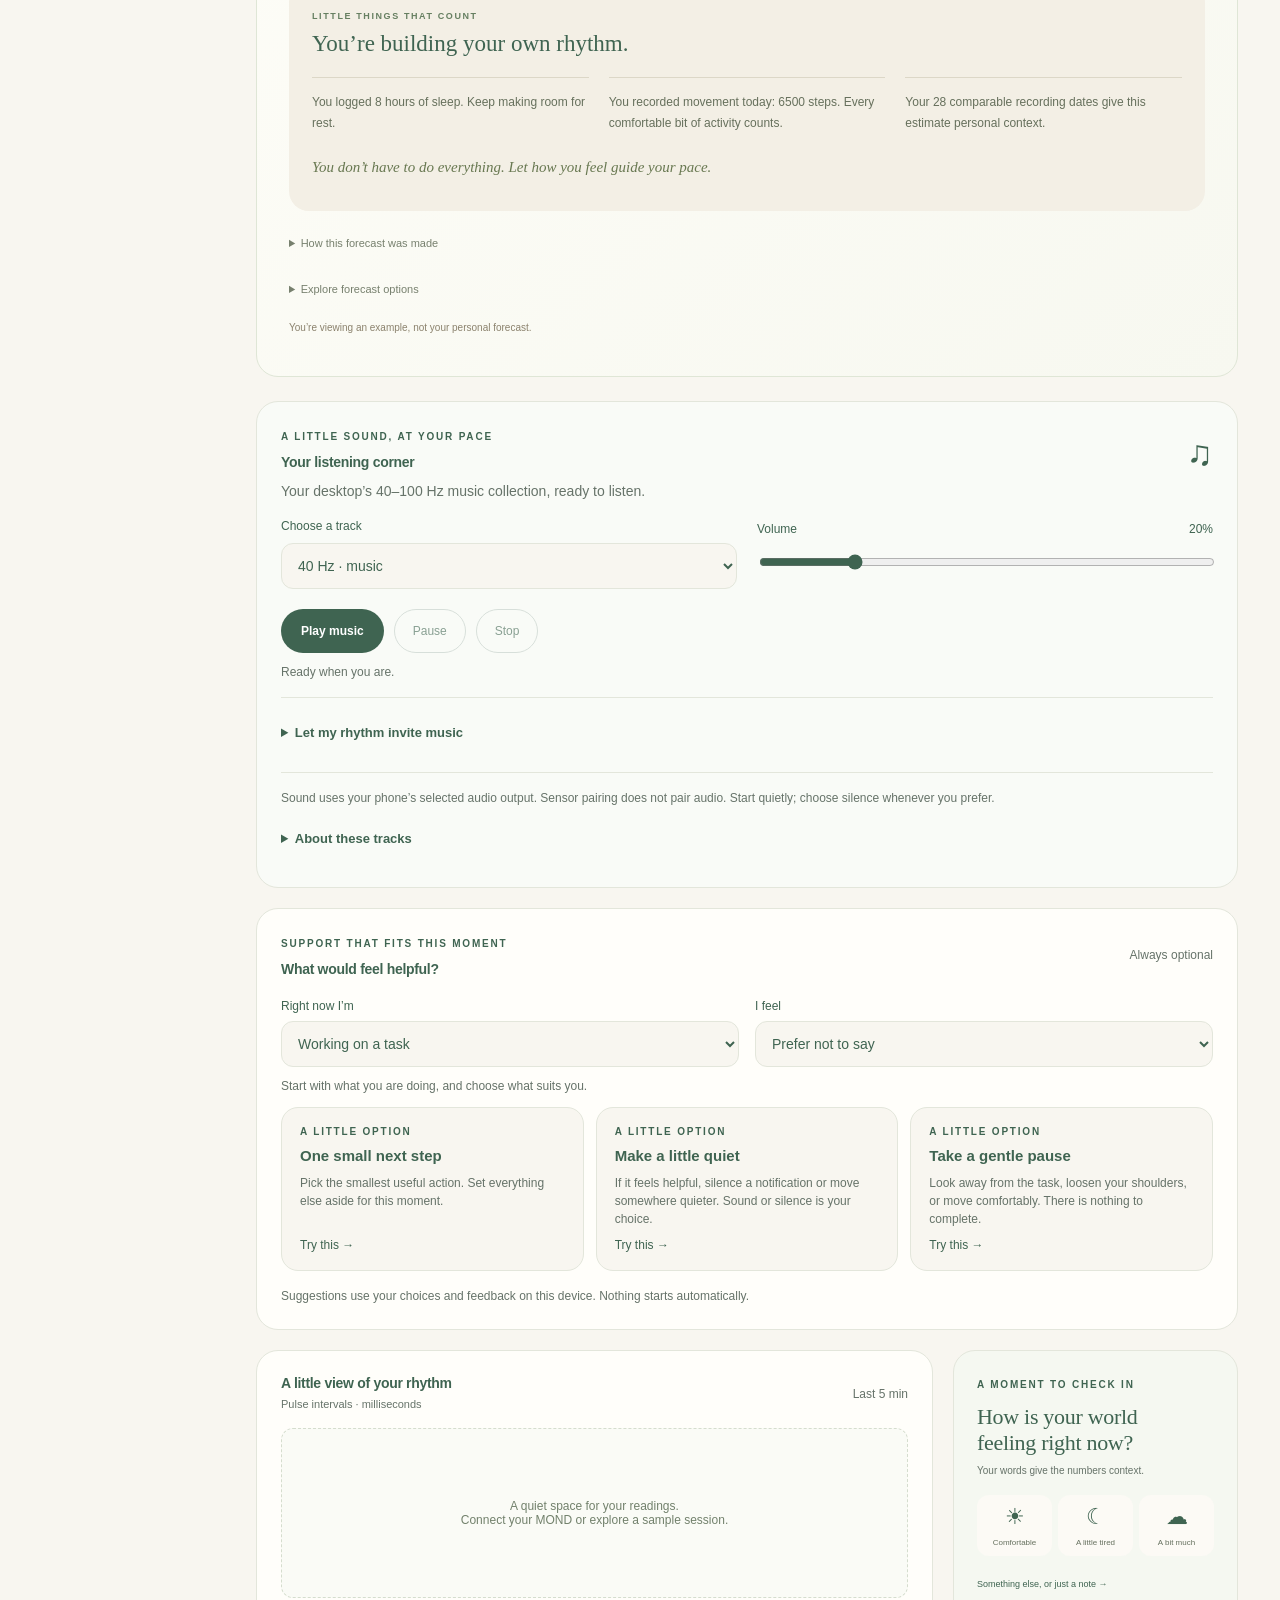
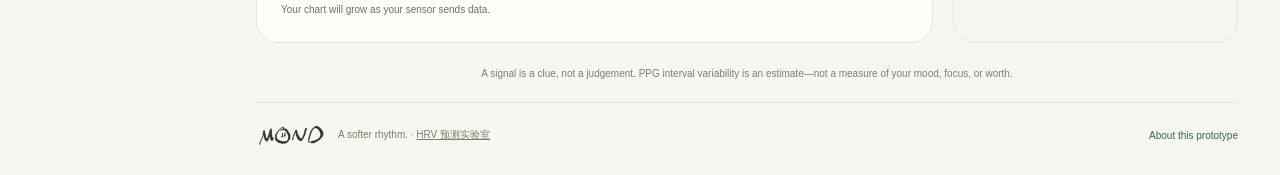
==== commit 20f900e2: "Refine forecast check-in with calm styling and optional next steps" ====
--- a/index.html
+++ b/index.html
@@ -35,7 +35,14 @@
       </div>
       <div class="section-line"><h2>Your rhythm, gently noticed</h2><button class="text-button" data-view="rhythm">Take a closer look <span aria-hidden="true">→</span></button></div>
       <div class="metrics" id="metrics"><article class="metric"><span class="metric-icon peach" data-icon="heart"></span><div><span>Pulse rate</span><p><strong id="hr">—</strong> <small>bpm</small></p><small>Average of observed intervals</small></div></article><article class="metric"><span class="metric-icon lavender" data-icon="pulse"></span><div><span>Variability · RMSSD</span><p><strong id="rmssd">—</strong> <small>ms</small></p><small id="warmup">A quiet minute to begin</small></div></article><article class="metric"><span class="metric-icon sage" data-icon="leaf"></span><div><span>Your connection</span><p><strong class="word" id="quality">Not connected</strong></p><small id="freshness">No readings yet</small></div></article></div>
-<section class="card user-forecast" id="user-prediction" aria-labelledby="user-forecast-title"><div class="forecast-header"><div><span class="forecast-label">A LOOK AHEAD</span><h2 id="user-forecast-title">Your next quiet moment.</h2></div><span class="pill" data-result="source">EXPERIMENTAL FORECAST</span></div><p data-result="empty">Explore how a prediction might look, or view the last experiment you saved on this browser.</p><div data-result="content" hidden><p data-result="time"></p><div class="forecast-layout"><div class="forecast-number"><span class="forecast-label">EXPECTED RMSSD · MEDIAN ESTIMATE</span><p><strong data-result="value"></strong> ms</p><p data-result="change"></p><small data-result="reference"></small></div><div><div class="forecast-care"><span class="forecast-label">YOUR NEXT SMALL STEPS</span><p data-result="advice"></p><small data-result="basis"></small><ul data-result="suggestions" class="forecast-suggestions"></ul></div><details class="forecast-details"><summary>What this is based on</summary><p data-result="quality"></p><p data-result="history"></p><p data-result="context"></p></details></div></div><div class="forecast-positive"><span class="forecast-label">WHAT YOU’VE DONE WELL</span><ul data-result="strengths"></ul><p data-result="encouragement"></p></div><details class="forecast-details"><summary>About this estimate</summary><p data-result="uncertainty"></p><small data-result="cycle"></small><small data-result="updated"></small></details></div><div class="forecast-actions"><button class="outline" data-action="sample">Preview a sample forecast</button><button class="outline" data-action="saved">View saved prediction</button><a href="./prediction-lab.html">Open prediction lab →</a></div><p data-result="message" role="status"></p></section>
+<section class="card user-forecast" id="user-prediction" aria-labelledby="user-forecast-title">
+<div class="forecast-header"><div><span class="forecast-label">YOUR NEXT CHECK-IN</span><h2 id="user-forecast-title">A little space to look ahead.</h2><p class="forecast-intro">Notice your pattern. Choose a small step that feels right.</p></div><span class="pill" data-result="source">Sample forecast</span></div>
+<p data-result="empty">Your forecast will appear here.</p><div data-result="content" hidden>
+<div class="forecast-layout"><div class="forecast-number"><span class="forecast-label">YOUR EXPECTED HRV</span><p class="forecast-value"><strong data-result="value"></strong><span>ms <small>RMSSD estimate</small></span></p><p class="forecast-change" data-result="change"></p><small data-result="reference"></small><p class="forecast-time" data-result="time"></p></div>
+<div class="forecast-care"><span class="forecast-label">KEEP THE GOOD THINGS GOING</span><h3>One small step at a time.</h3><p data-result="advice"></p><small data-result="basis"></small><ul data-result="suggestions" class="forecast-suggestions"></ul><p data-result="choice" role="status" class="forecast-choice"></p></div></div>
+<div class="forecast-positive"><div><span class="forecast-label">LITTLE THINGS THAT COUNT</span><h3>You’re building your own rhythm.</h3></div><ul data-result="strengths"></ul><p data-result="encouragement"></p></div>
+<details class="forecast-details"><summary>How this forecast was made</summary><p data-result="quality"></p><p data-result="history"></p><p data-result="context"></p><p data-result="uncertainty"></p><small data-result="cycle"></small><small data-result="updated"></small></details>
+</div><details class="forecast-details forecast-tools"><summary>Explore forecast options</summary><div class="forecast-actions"><button class="outline" data-action="sample">Show sample forecast</button><button class="outline" data-action="saved">Use my saved prediction</button><a href="./prediction-lab.html">Open prediction lab →</a></div></details><p data-result="message" role="status"></p></section>
       <div class="lower-grid"><section class="card chart-card" id="chart-home"><div class="card-heading"><div><h2>A little view of your rhythm</h2><p class="small">Pulse intervals · milliseconds</p></div><span class="small">Last 5 min</span></div><div class="chart-slot" id="chart1"></div><p class="chart-caption" id="chart-note">Your chart will grow as your sensor sends data.</p></section><section class="card checkin-card"><span class="tiny-label">A MOMENT TO CHECK IN</span><h2>How is your world<br>feeling right now?</h2><p>Your words give the numbers context.</p><div class="feelings" role="group" aria-label="How you feel"><button data-feeling="Comfortable">☀<span>Comfortable</span></button><button data-feeling="A little tired">☾<span>A little tired</span></button><button data-feeling="A bit much">☁<span>A bit much</span></button></div><button id="checkin" class="text-button">Something else, or just a note <span aria-hidden="true">→</span></button></section></div>
       <p class="science-note">A signal is a clue, not a judgement. PPG interval variability is an estimate—not a measure of your mood, focus, or worth.</p>
     </section>
--- a/prediction-lab/user-results.css
+++ b/prediction-lab/user-results.css
@@ -1,114 +1,239 @@
 .user-forecast {
-  margin: 22px 0;
-  padding: 28px !important;
-}
-.user-forecast h2 {
-  font-family: var(--serif, Georgia, serif);
-  font-size: 30px;
-  font-weight: 400;
-  margin: 10px 0;
+  margin: 24px 0;
+  padding: 32px !important;
+  background: linear-gradient(140deg, #fffef9, #f7f8f0) !important;
+  border: 1px solid #dfe6d6 !important;
+  scroll-margin-top: 24px;
 }
 .user-forecast .forecast-header {
   display: flex;
   justify-content: space-between;
+  gap: 18px;
   align-items: start;
-  gap: 15px;
+}
+.user-forecast h2 {
+  font-family: var(--serif, Georgia, serif);
+  font-size: 32px;
+  font-weight: 400;
+  margin: 9px 0;
+}
+.user-forecast .forecast-intro {
+  margin: 0;
+  color: #74816e;
 }
 .user-forecast .forecast-label {
-  font-size: 10px;
-  letter-spacing: 1px;
-  color: #61725f;
-}
-.user-forecast .forecast-layout {
-  display: grid;
-  grid-template-columns: 1fr 1.3fr;
-  gap: 25px;
-  margin-top: 20px;
-}
-.user-forecast .forecast-number {
-  background: #edf3e5;
-  border-radius: 18px;
-  padding: 25px;
-}
-.user-forecast .forecast-number strong {
-  font-size: 54px;
-  line-height: 1.2;
-  font-weight: 400;
+  font-size: 9px;
+  letter-spacing: 1.6px;
+  color: #667f61;
+  font-weight: 600;
 }
 .user-forecast p {
   font-size: 13px;
   line-height: 1.7;
   margin: 8px 0;
 }
-.user-forecast .forecast-care {
-  border-top: 1px solid #dce5d6;
-  padding-top: 15px;
-  margin-top: 15px;
+.user-forecast .pill {
+  font-size: 10px;
+  white-space: normal;
+  max-width: 200px;
+  background: #f0ede1;
+  color: #786b4c;
+}
+.user-forecast .forecast-layout {
+  display: grid;
+  grid-template-columns: minmax(230px, 0.85fr) minmax(0, 1.3fr);
+  gap: 30px;
+  margin: 26px 0;
+}
+.user-forecast .forecast-number {
+  border-radius: 24px;
+  background: radial-gradient(circle at 100% 0, #dae7c7, transparent 65%),
+    #eaf1df;
+  padding: 28px;
+  align-self: start;
+  min-height: 275px;
+}
+.user-forecast .forecast-value {
+  display: flex;
+  align-items: center;
+  gap: 10px;
+  margin: 20px 0 10px;
+}
+.user-forecast .forecast-number strong {
+  font-family: Georgia, serif;
+  font-weight: 400;
+  font-size: 70px;
+  line-height: 1;
+  letter-spacing: -3px;
+  color: #395c45;
+}
+.user-forecast .forecast-value > span {
+  font-size: 15px;
+  color: #607458;
+}
+.user-forecast small {
+  display: block;
+  font-size: 11px;
+  line-height: 1.7;
+  color: #75806d;
+}
+.user-forecast .forecast-change {
+  font-size: 12px;
+  color: #49633e;
+}
+.user-forecast .forecast-time {
+  border-top: 1px solid #d0ddc5;
+  padding-top: 14px;
+  margin-top: 18px;
+  font-size: 11px;
+  color: #617258;
+}
+.user-forecast h3 {
+  font-family: var(--serif, Georgia, serif);
+  font-size: 23px;
+  font-weight: 400;
+  margin: 8px 0 12px;
+}
+.user-forecast .forecast-care > p {
+  color: #52634b;
+}
+.user-forecast .forecast-suggestions {
+  padding: 0;
+  list-style: none;
+  margin: 17px 0 0;
+  display: grid;
+  gap: 8px;
+}
+.user-forecast .forecast-suggestions button {
+  width: 100%;
+  text-align: left;
+  min-height: 50px;
+  padding: 12px 16px 12px 40px;
+  border: 1px solid #dfe5d6;
+  background: #fffefa;
+  border-radius: 14px;
+  font: inherit;
+  font-size: 12px;
+  line-height: 1.6;
+  color: #4b6146;
+  position: relative;
+  cursor: pointer;
+}
+.user-forecast .forecast-suggestions button:before {
+  content: "＋";
+  position: absolute;
+  left: 15px;
+  top: 12px;
+  color: #8e9c78;
+}
+.user-forecast .forecast-suggestions button:hover {
+  background: #edf3e5;
+}
+.user-forecast .forecast-suggestions button[aria-pressed="true"] {
+  background: #e5eedb;
+  border-color: #839a6f;
+}
+.user-forecast .forecast-suggestions button[aria-pressed="true"]:before {
+  content: "✓";
+}
+.user-forecast .forecast-choice {
+  font-size: 11px;
+  color: #7a856e;
+  min-height: 20px;
+}
+.user-forecast .forecast-positive {
+  border-radius: 20px;
+  background: #f3efe5;
+  padding: 23px;
+  margin: 20px 0;
+}
+.user-forecast .forecast-positive ul {
+  list-style: none;
+  display: grid;
+  grid-template-columns: repeat(3, minmax(0, 1fr));
+  padding: 0;
+  gap: 20px;
+  margin: 20px 0;
+}
+.user-forecast .forecast-positive li {
+  font-size: 12px;
+  line-height: 1.8;
+  color: #66705c;
+  border-top: 1px solid #dcd7c7;
+  padding-top: 14px;
+}
+.user-forecast .forecast-positive > p {
+  font-family: Georgia, serif;
+  font-size: 15px;
+  color: #687851;
+  font-style: italic;
+}
+.user-forecast .forecast-details {
+  font-size: 11px;
+  color: #77806e;
+  margin-top: 16px;
+}
+.user-forecast .forecast-details summary {
+  cursor: pointer;
+  min-height: 30px;
+  padding: 6px 0;
 }
 .user-forecast .forecast-actions {
   display: flex;
   gap: 12px;
   flex-wrap: wrap;
-  margin-top: 16px;
   align-items: center;
-}
-.user-forecast .forecast-actions button,
-.user-forecast .forecast-actions a {
-  font-size: 12px;
-}
-.user-forecast small {
-  display: block;
-  font-size: 11px;
-  line-height: 1.6;
-  color: #6b7866;
+  margin: 12px 0;
+}
+.user-forecast .forecast-actions > * {
+  font-size: 11px;
 }
 .user-forecast [data-result="message"] {
-  font-size: 12px;
-  color: #72583f;
-}
-.user-forecast [data-result="source"] {
-  white-space: normal;
+  font-size: 10px;
+  color: #8b826d;
+  margin-top: 12px;
+}
+.user-forecast button:focus-visible {
+  outline: 3px solid #829d70;
+  outline-offset: 3px;
 }
 @media (max-width: 740px) {
   .user-forecast {
-    padding: 21px !important;
+    padding: 22px !important;
+  }
+  .user-forecast .forecast-header {
+    display: block;
+  }
+  .user-forecast .pill {
+    display: inline-block;
+    margin: 8px 0 0;
+  }
+  .user-forecast h2 {
+    font-size: 28px;
   }
   .user-forecast .forecast-layout {
     grid-template-columns: 1fr;
-  }
-  .user-forecast .forecast-header {
-    display: block;
-  }
-  .user-forecast h2 {
-    font-size: 26px;
-  }
-}
-
-.user-forecast .forecast-suggestions,
-.user-forecast .forecast-positive ul {
-  padding-left: 20px;
-  font-size: 13px;
-  line-height: 1.8;
-  margin: 12px 0;
-}
-.user-forecast .forecast-care {
-  border: 0;
-  margin: 0;
-  padding: 0;
-}
-.user-forecast .forecast-positive {
-  background: #f5f1e7;
-  border-radius: 16px;
-  padding: 20px;
-  margin: 18px 0;
-}
-.user-forecast .forecast-positive p {
-  color: #3e624b;
-}
-.user-forecast .forecast-details {
-  margin-top: 15px;
-  font-size: 12px;
-}
-.user-forecast .forecast-number strong {
-  color: #365b43;
-}
+    gap: 25px;
+    margin-top: 20px;
+  }
+  .user-forecast .forecast-number {
+    min-height: 0;
+    padding: 24px;
+  }
+  .user-forecast .forecast-positive ul {
+    grid-template-columns: 1fr;
+    gap: 8px;
+  }
+  .user-forecast .forecast-positive {
+    padding: 20px;
+  }
+  .user-forecast .forecast-positive li {
+    padding-top: 10px;
+  }
+  .user-forecast .forecast-value {
+    margin: 16px 0;
+  }
+  .user-forecast .forecast-suggestions button {
+    min-height: 50px;
+  }
+}
